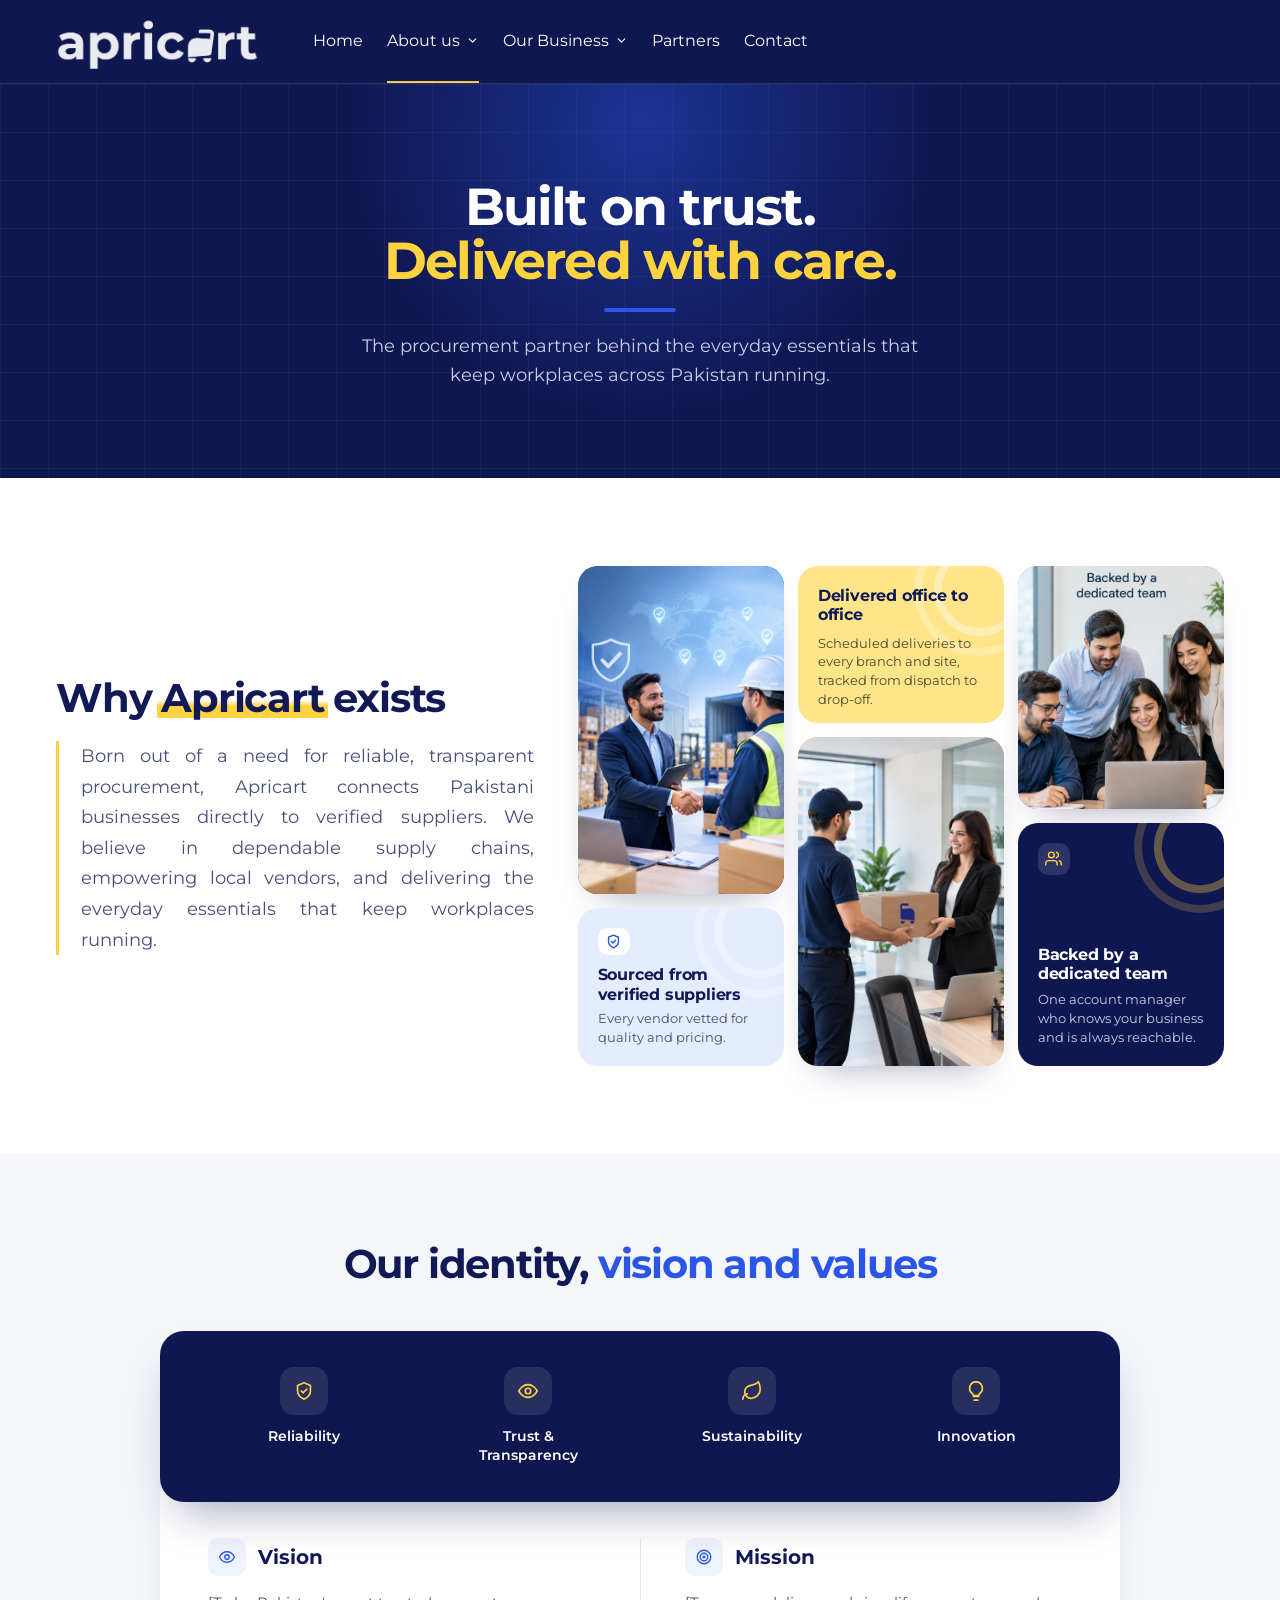
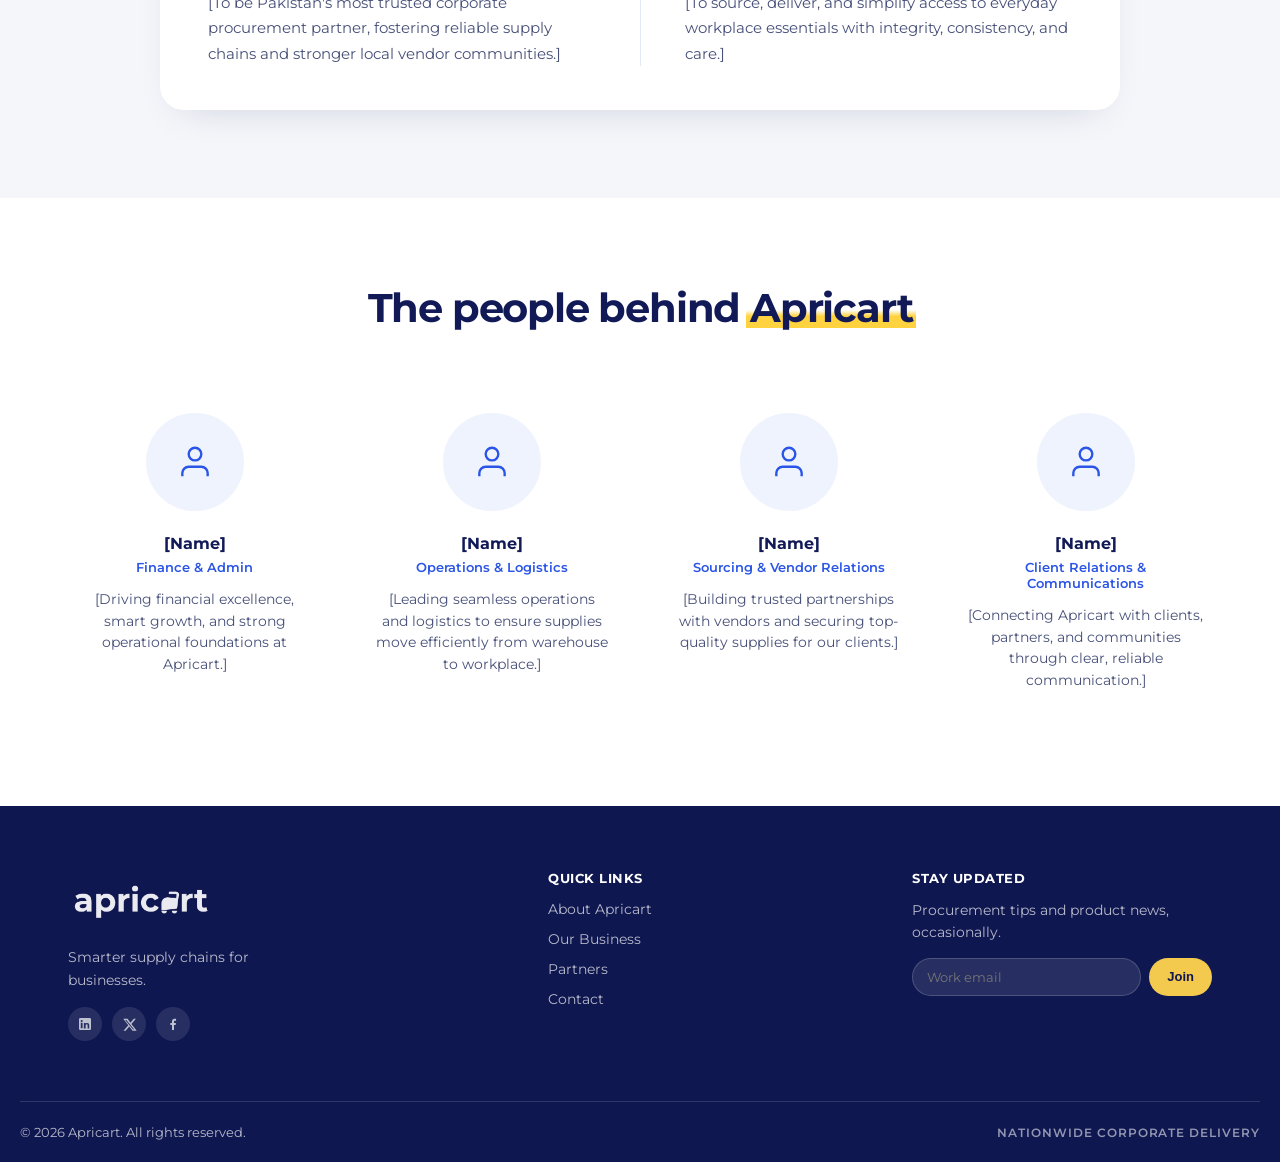
==== aboutus.html @ 87c7bb81 "." ====
<!doctype html>
<html lang="en">
<head>
<meta charset="utf-8">
<meta name="viewport" content="width=device-width, initial-scale=1">
<title>About Apricart — Pakistan | Our Story</title>
<link rel="preconnect" href="https://fonts.googleapis.com">
<link rel="preconnect" href="https://fonts.gstatic.com" crossorigin>
<link href="https://fonts.googleapis.com/css2?family=Montserrat:wght@400;500;600;700;800&display=swap" rel="stylesheet">
<style>
  /* ---------- THEME (same as the Pakistan index page) ---------- */
  :root {
    --navy: #0F1750;
    --navy-2: #1F2E63;
    --navy-3: #002072;
    --ink: #111A57;
    --text: #475079;
    --blue: #2B55E6;
    --yellow: #FFD23F;
    --gold: #F3C94E;
    --gold-dark: #E0B62E;
    --sky-1: #E4EFFC;
    --white: #FFFFFF;
    --line: #E3E9F3;
  }
  *, *::before, *::after { box-sizing: border-box; }
  html { scroll-behavior: smooth; overflow-x: hidden; }
  body { margin: 0; overflow-x: clip; font-family: 'Montserrat', system-ui; background: #F5F6FA; color: var(--ink); -webkit-font-smoothing: antialiased; }
  a { color: #16206A; text-decoration: none; }
  img { max-width: 100%; display: block; }
  #our-story, #vision-mission, #team { scroll-margin-top: 100px; }

  .site-header, .site-footer { font-family: 'Montserrat', system-ui; color: var(--navy); }
  .site-header *, .site-footer * { margin: 0; padding: 0; }
  .site-header a, .site-footer a { color: inherit; }
  .container { max-width: 1240px; margin: 0 auto; padding: 0 48px; }

  /* ---------- HEADER (identical to index) ---------- */
  header.site-header { width: 100%; height: 84px; background: var(--navy); border-bottom: 1px solid rgba(255,255,255,0.12); display: flex; align-items: center; justify-content: flex-start; gap: 48px; padding: 0 48px; position: sticky; top: 0; z-index: 50; }
  .logo-img { height: 90px; width: auto; display: block; }

  nav.main-nav { display: flex; align-items: stretch; gap: 34px; height: 100%; }
  nav.main-nav > a { display: flex; align-items: center; font-size: 18px; font-weight: 400; color: #FFFFFF; padding: 6px 0; border-bottom: 2px solid transparent; transition: opacity .15s ease, border-color .15s ease; }
  nav.main-nav > a:hover { opacity: .85; border-bottom-color: var(--gold); }

  .nav-item { position: relative; display: flex; align-items: center; }
  .site-header a.nav-trigger { color: #FFFFFF; }
  .nav-trigger { display: flex; align-items: center; gap: 6px; height: 100%; font-size: 18px; font-weight: 400; color: #FFFFFF; background: none; border: none; cursor: pointer; font-family: 'Montserrat'; padding: 6px 0; border-bottom: 2px solid transparent; transition: opacity .15s ease, border-color .15s ease; }
  .nav-trigger:hover, .nav-trigger.active { border-bottom-color: var(--gold); }
  .nav-trigger:hover { opacity: .85; }
  .nav-trigger .chevron { transition: transform .18s ease; display: flex; }
  .nav-item:hover .chevron { transform: rotate(180deg); }

  .dropdown-panel {
    position: absolute; top: 100%; left: 50%; transform: translateX(-50%) translateY(6px);
    background: var(--white); border: 1px solid var(--line); border-radius: 14px;
    box-shadow: 0 20px 48px -14px rgba(22,34,78,0.22); padding: 10px; min-width: 210px;
    opacity: 0; visibility: hidden; pointer-events: none;
    transition: opacity .16s ease, transform .16s ease; z-index: 60;
  }
  .nav-item:hover .dropdown-panel,
  .nav-item:focus-within .dropdown-panel { opacity: 1; visibility: visible; pointer-events: auto; transform: translateX(-50%) translateY(0); }
  .dropdown-panel a { display: block; padding: 11px 14px; border-radius: 9px; font-size: 14px; font-weight: 500; color: var(--navy); }
  .dropdown-panel a:hover { background: var(--sky-1); color: var(--navy-3); }
  .menu-toggle { display: none; }

  .page h1, .page h2, .page h3, .page h4, .page p { margin: 0; }
  .section { padding: 88px 96px; }
  .section-title { font-weight: 700; font-size: 40px; line-height: 1.12; letter-spacing: -1.2px; color: var(--ink); }
  .section-title .accent { color: var(--blue); }
  .hl { background: linear-gradient(transparent 55%, #FFD23F 68%, #FFD23F 92%, transparent 92%); padding: 0 4px; margin: 0 -4px; }
  .btn-yellow { display: inline-flex; align-items: center; gap: 10px; height: 52px; padding: 0 28px; border-radius: 999px; background: var(--yellow); color: var(--ink); font-size: 15px; font-weight: 600; transition: filter .2s ease, transform .2s ease; }
  .btn-yellow:hover { filter: brightness(.95); transform: translateY(-2px); }
  .btn-yellow svg { transition: transform .2s ease; }
  .btn-yellow:hover svg { transform: translateX(3px); }


  .about-hero { position: relative; overflow: hidden; background: var(--navy); padding: 96px 96px 88px; }
  .about-hero .hero-grid { position: absolute; inset: 0; background-image: linear-gradient(rgba(255,255,255,0.045) 1px, transparent 1px), linear-gradient(90deg, rgba(255,255,255,0.045) 1px, transparent 1px); background-size: 48px 48px; }
  .about-hero .hero-glow { position: absolute; left: 50%; top: -260px; margin-left: -300px; width: 600px; height: 600px; border-radius: 50%; background: radial-gradient(circle, rgba(43,85,230,0.45) 0%, rgba(43,85,230,0) 70%); }
  .about-hero-inner { position: relative; z-index: 1; display: flex; flex-direction: column; align-items: center; gap: 20px; max-width: 820px; margin: 0 auto; text-align: center; }
  .about-hero h1 { font-weight: 700; font-size: 60px; line-height: 1.04; letter-spacing: -1.8px; color: #FFFFFF; }
  .about-hero h1 span { color: var(--yellow); }
  .hero-rule { width: 72px; height: 4px; border-radius: 2px; background: var(--blue); }
  .about-hero .lead { max-width: 560px; font-size: 18px; line-height: 1.6; color: #C9CEEA; }


  /* ---------- OUR STORY: text on the left, bento grid of photos + text boxes on the right ---------- */
  .story { background: #FFFFFF; display: grid; grid-template-columns: minmax(0, 0.85fr) minmax(0, 1.15fr); gap: 64px; align-items: center; }
  .story-copy { display: flex; flex-direction: column; gap: 20px; }
  .story-quote { text-align: justify; position: relative; padding-left: 22px; border-left: 3px solid var(--yellow); font-size: 18px; line-height: 1.7; color: var(--text); }

  .story-bento { display: grid; grid-template-columns: repeat(3, minmax(0, 1fr)); grid-template-rows: repeat(6, minmax(0, 1fr)); gap: 14px; height: 500px; }
  /* column 1: tall photo, text box under it */
  .bento-1 { grid-column: 1; grid-row: 1 / 5; }
  .bento-2 { grid-column: 1; grid-row: 5 / 7; }
  /* column 2: text box on top, tall photo under it */
  .bento-3 { grid-column: 2; grid-row: 1 / 3; }
  .bento-4 { grid-column: 2; grid-row: 3 / 7; }
  /* column 3: photo on top, tall text box under it */
  .bento-5 { grid-column: 3; grid-row: 1 / 4; }
  .bento-6 { grid-column: 3; grid-row: 4 / 7; }

  .story-photo { position: relative; margin: 0; border-radius: 20px; overflow: hidden; background: linear-gradient(160deg, #2B55E6 0%, #0F1750 100%); box-shadow: 0 18px 36px -22px rgba(15,23,80,0.45); }
  .story-photo.alt-1 { background: linear-gradient(160deg, #FFD23F 0%, #E0B62E 100%); }
  .story-photo.alt-2 { background: linear-gradient(160deg, #6F8CF5 0%, #2B55E6 100%); }
  .story-photo img { position: absolute; inset: 0; width: 100%; height: 100%; object-fit: cover; transition: transform .6s ease; }
  .story-photo:hover img { transform: scale(1.06); }

  .story-box { position: relative; overflow: hidden; border-radius: 20px; padding: 20px 20px 18px; display: flex; flex-direction: column; justify-content: space-between; gap: 10px; transition: transform .25s ease; }
  .story-box:hover { transform: translateY(-3px); }
  .story-box h3 { position: relative; z-index: 1; font-size: 17px; font-weight: 700; line-height: 1.25; letter-spacing: -.2px; }
  .story-box p { position: relative; z-index: 1; font-size: 13px; line-height: 1.5; }
  .story-box .box-ic { position: relative; z-index: 1; width: 32px; height: 32px; border-radius: 10px; display: flex; align-items: center; justify-content: center; }
  .story-box .box-ic svg { width: 17px; height: 17px; }
  /* soft rings in the corner, like the reference */
  .story-box::after { content: ""; position: absolute; right: -46px; top: -46px; width: 140px; height: 140px; border-radius: 50%; background: radial-gradient(circle, transparent 38%, rgba(255,255,255,0.35) 39%, rgba(255,255,255,0.35) 46%, transparent 47%, transparent 58%, rgba(255,255,255,0.25) 59%, rgba(255,255,255,0.25) 66%, transparent 67%); }

  .box-blue   { background: #E4ECFD; color: var(--ink); }
  .box-blue p { color: var(--text); }
  .box-blue .box-ic { background: #FFFFFF; color: var(--blue); }
  .box-yellow   { background: #FFE58A; color: var(--ink); }
  .box-yellow p { color: #4A4A2A; }
  .box-yellow .box-ic { background: #FFFFFF; color: var(--gold-dark); }
  .box-navy   { background: var(--navy); color: #FFFFFF; }
  .box-navy p { color: #C9CEEA; }
  .box-navy .box-ic { background: rgba(255,255,255,0.12); color: var(--yellow); }
  .box-navy::after { background: radial-gradient(circle, transparent 38%, rgba(255,210,63,0.35) 39%, rgba(255,210,63,0.35) 46%, transparent 47%, transparent 58%, rgba(255,210,63,0.2) 59%, rgba(255,210,63,0.2) 66%, transparent 67%); }

  /* ---------- IDENTITY / VISION ---------- */
  .identity { background: #F5F6FA; }
  .identity-head { display: flex; flex-direction: column; align-items: center; gap: 14px; text-align: center; margin-bottom: 44px; }
  .identity-stack { max-width: 960px; margin: 0 auto; }
  .identity-pillars { position: relative; z-index: 2; background: var(--navy); border-radius: 24px; padding: 36px 44px; display: grid; grid-template-columns: repeat(4, minmax(0,1fr)); gap: 24px; box-shadow: 0 24px 48px -20px rgba(15,23,80,0.45); }
  .pillar { display: flex; flex-direction: column; align-items: center; gap: 12px; text-align: center; }
  .pillar .icon-wrap { width: 48px; height: 48px; border-radius: 14px; background: rgba(255,255,255,0.1); display: flex; align-items: center; justify-content: center; color: var(--yellow); transition: background .25s ease, color .25s ease, transform .25s ease; }
  .pillar:hover .icon-wrap { background: var(--yellow); color: var(--navy); transform: translateY(-3px); }
  .pillar .label { font-size: 14px; font-weight: 600; color: #FFFFFF; line-height: 1.4; }

  .identity-panel { background: #FFFFFF; border-radius: 24px; margin-top: -32px; padding: 68px 48px 44px; display: grid; grid-template-columns: 1fr 1px 1fr; gap: 44px; box-shadow: 0 16px 40px -22px rgba(15,23,80,0.2); }
  .identity-col h3 { display: flex; align-items: center; gap: 12px; font-weight: 700; font-size: 20px; color: var(--ink); margin-bottom: 14px; }
  .identity-col h3 .ic { width: 38px; height: 38px; border-radius: 11px; background: #EEF3FD; color: var(--blue); display: flex; align-items: center; justify-content: center; flex-shrink: 0; }
  .identity-col p { font-size: 15px; line-height: 1.7; color: var(--text); }
  .identity-divider { background: var(--line); }

  /* ---------- TEAM ---------- */
  .team { background: #FFFFFF; }
  .team-head { display: flex; flex-direction: column; align-items: center; gap: 14px; text-align: center; margin-bottom: 48px; }
  .team-grid { display: grid; grid-template-columns: repeat(4, minmax(0,1fr)); gap: 20px; }
  .team-card { display: flex; flex-direction: column; align-items: center; text-align: center; gap: 6px; padding: 30px 20px 26px; border-radius: 20px; border: 1px solid transparent; transition: background .3s ease, box-shadow .3s ease, border-color .3s ease, transform .3s ease; }
  .team-card:hover { background: #FFFFFF; border-color: #EEF1F8; box-shadow: 0 20px 40px -22px rgba(15,23,80,0.3); transform: translateY(-4px); }
  .team-photo { position: relative; width: 104px; height: 104px; border-radius: 50%; margin-bottom: 14px; overflow: hidden; display: flex; align-items: center; justify-content: center; color: var(--blue); background: #EEF3FD; border: 3px solid #FFFFFF; }
  .team-photo img { position: absolute; inset: 0; width: 100%; height: 100%; object-fit: cover; }
  .team-card h4 { font-weight: 700; font-size: 16px; color: var(--ink); }
  .team-card .role { font-size: 13px; font-weight: 600; color: var(--blue); margin-bottom: 8px; }
  .team-card .desc { font-size: 13.5px; line-height: 1.6; color: var(--text); }

  /* ---------- FOOTER (identical to index) ---------- */
  footer.site-footer { background: var(--navy); padding: 64px 0 0 0; color: rgba(255,255,255,0.7); }
  .footer-grid { display: grid; grid-template-columns: repeat(3, auto); justify-content: space-between; gap: 48px; padding-bottom: 48px; }
  .footer-col:last-child { width: 300px; }   /* room for the email box */
  .footer-logo { margin-bottom: 16px; }
  .footer-logo-img { height: 60px; width: auto; display: block; }
  .footer-about { font-size: 14px; line-height: 1.6; max-width: 220px; margin-bottom: 16px !important; }
  .footer-note { font-size: 14px; line-height: 1.55; margin-bottom: 14px !important; }
  .footer-col h4 { font-weight: 700; font-size: 13px; letter-spacing: .04em; text-transform: uppercase; color: var(--white); margin-bottom: 14px; }
  .footer-col a, .footer-col .row { display: block; font-size: 14px; margin-bottom: 12px; }
  .footer-col .row { display: flex; gap: 10px; align-items: flex-start; }
  .footer-col .row svg { flex-shrink: 0; margin-top: 2px; }
  .footer-bottom { display: flex; align-items: center; justify-content: space-between; padding: 22px 0; border-top: 1px solid rgba(255,255,255,0.14); font-size: 13px; }
  .footer-bottom .tag { font-size: 12px; font-weight: 600; letter-spacing: .08em; text-transform: uppercase; color: rgba(255,255,255,0.55); }
  .social-row { display: flex; gap: 10px; margin-top: 4px; }
  .social-row a { width: 34px; height: 34px; border-radius: 50%; background: rgba(255,255,255,0.1); display: flex; align-items: center; justify-content: center; }
  .social-row a:hover { background: rgba(255,255,255,0.18); }
  .nl-row { display: flex; gap: 8px; }
  .nl-row input { flex: 1; min-width: 0; background: rgba(255,255,255,0.1); border: 1px solid rgba(255,255,255,0.18); border-radius: 999px; padding: 10px 14px; font-size: 13px; color: var(--white); font-family: 'Montserrat'; }
  .nl-row button { background: var(--gold); color: var(--navy); border: none; border-radius: 999px; padding: 0 18px; font-size: 13px; font-weight: 700; cursor: pointer; }

  /* ---------- RESPONSIVE ---------- */
  @media (max-width: 1280px) {
    .section, .about-hero { padding-left: 56px; padding-right: 56px; }
    nav.main-nav { gap: 24px; }
    nav.main-nav > a, .nav-trigger { font-size: 16px; }
    .about-hero h1 { font-size: 52px; }
    .story { gap: 44px; }
    .story-box h3 { font-size: 15.5px; }
    .story-box p { font-size: 12.5px; }
  }
  @media (max-width: 1100px) {
    .section { padding: 72px 40px; }
    .about-hero { padding: 72px 40px 64px; }
    .story { grid-template-columns: 1fr; }
    .story-bento { height: 480px; }
    .team-grid { grid-template-columns: repeat(2, minmax(0,1fr)); }
  }
  @media (max-width: 980px) {
    .container { padding: 0 24px; }
    header.site-header { height: 68px; padding: 0 24px; }
    .logo-img { height: 60px; }
    .menu-toggle { display: flex; flex-direction: column; justify-content: center; gap: 5px; width: 44px; height: 44px; padding: 10px; background: none; border: 1.5px solid rgba(255,255,255,0.35); border-radius: 10px; cursor: pointer; margin-left: auto; }
    .menu-toggle span { display: block; height: 2px; border-radius: 2px; background: #FFFFFF; transition: transform .25s ease, opacity .2s ease; }
    .menu-open .menu-toggle span:nth-child(1) { transform: translateY(7px) rotate(45deg); }
    .menu-open .menu-toggle span:nth-child(2) { opacity: 0; }
    .menu-open .menu-toggle span:nth-child(3) { transform: translateY(-7px) rotate(-45deg); }
    nav.main-nav { display: none; position: absolute; top: 100%; left: 0; right: 0; height: auto; flex-direction: column; align-items: stretch; gap: 0; padding: 8px 24px 24px; background: var(--navy); border-bottom: 1px solid rgba(255,255,255,0.12); box-shadow: 0 24px 40px -20px rgba(0,0,0,0.5); max-height: calc(100vh - 68px); overflow-y: auto; }
    .menu-open nav.main-nav { display: flex; }
    nav.main-nav > a, .nav-trigger { font-size: 17px; padding: 14px 0; border-bottom: 1px solid rgba(255,255,255,0.1); width: 100%; justify-content: space-between; }
    .nav-trigger.active { color: #FFD23F; border-bottom-color: rgba(255,255,255,0.1); }
    .nav-item { flex-direction: column; align-items: stretch; }
    .nav-item .chevron { display: none; }
    .dropdown-panel { position: static; transform: none; opacity: 1; visibility: visible; pointer-events: auto; background: transparent; border: 0; box-shadow: none; padding: 4px 0 8px 14px; min-width: 0; }
    .nav-item:hover .dropdown-panel, .nav-item:focus-within .dropdown-panel { transform: none; }
    .dropdown-panel a { color: rgba(255,255,255,0.75); padding: 10px 0; }
    .dropdown-panel a:hover { background: none; color: #FFFFFF; }

    .identity-pillars { grid-template-columns: repeat(2, minmax(0,1fr)); row-gap: 28px; }
    .identity-panel { grid-template-columns: 1fr; gap: 28px; }
    .identity-divider { display: none; }
    .footer-grid { grid-template-columns: repeat(2, minmax(0,1fr)); justify-content: stretch; }
    .footer-col:last-child { width: auto; }
  }
  @media (max-width: 600px) {
    .logo-img { height: 48px; }
    .section { padding: 52px 20px; }
    .about-hero { padding: 52px 20px 48px; }
    .about-hero h1 { font-size: 38px; letter-spacing: -1px; }
    .about-hero .lead { font-size: 16px; }
    .section-title { font-size: 30px; letter-spacing: -.6px; }
    .story-quote { font-size: 16px; }
    /* bento becomes two simple columns: each photo sits next to its text box */
    .story-bento { height: auto; grid-template-columns: repeat(2, minmax(0, 1fr)); grid-template-rows: none; grid-auto-rows: minmax(170px, auto); gap: 10px; }
    .story-bento > * { grid-column: auto; grid-row: auto; }
    .bento-3 { order: 4; }
    .bento-4 { order: 3; }
    .bento-1 { order: 1; } .bento-2 { order: 2; } .bento-5 { order: 5; } .bento-6 { order: 6; }
    .story-box { padding: 16px; }
    .identity-pillars { padding: 28px 20px; }
    .identity-panel { padding: 60px 22px 28px; }
    .team-grid { grid-template-columns: 1fr; }
    .container { padding: 0 20px; }
    .footer-grid { grid-template-columns: 1fr; gap: 32px; }
    .footer-bottom { flex-direction: column; align-items: flex-start; gap: 8px; }
  }
</style>
</head>
<body>

<!-- ================= HEADER================= -->
<header class="site-header">
  <a href="index.html">
    <img src="/images/logo_white.png" alt="Apricart" class="logo-img">
  </a>

  <nav class="main-nav" id="main-nav">
    <a href="index.html">Home</a>

    <div class="nav-item">
      <a href="aboutus.html" class="nav-trigger active" aria-haspopup="true">
        About us
        <span class="chevron"><svg width="13" height="13" viewBox="0 0 24 24" fill="none" stroke="currentColor" stroke-width="2" stroke-linecap="round" stroke-linejoin="round"><polyline points="6 9 12 15 18 9"></polyline></svg></span>
      </a>
      <div class="dropdown-panel">
        <a href="#our-story">Our Story</a>
        <a href="#vision-mission">Vision</a>
        <a href="#team">Team</a>
      </div>
    </div>

    <div class="nav-item">
      <button class="nav-trigger" aria-haspopup="true" aria-expanded="false">
        Our Business
        <span class="chevron"><svg width="13" height="13" viewBox="0 0 24 24" fill="none" stroke="currentColor" stroke-width="2" stroke-linecap="round" stroke-linejoin="round"><polyline points="6 9 12 15 18 9"></polyline></svg></span>
      </button>
      <div class="dropdown-panel">
        <a href="supplies.html">Supplies</a>
        <a href="system.html">System</a>
      </div>
    </div>

    <a href="partners.html">Partners</a>
    <a href="contact_us.html">Contact</a>
  </nav>

  <button class="menu-toggle" type="button" aria-label="Open menu" aria-expanded="false" aria-controls="main-nav">
    <span></span><span></span><span></span>
  </button>
</header>

<main class="page">

  <!-- ================= ABOUT HERO ================= -->
  <section class="about-hero">
    <div class="hero-grid"></div>
    <div class="hero-glow"></div>

    <div class="about-hero-inner">
      <h1>Built on trust.<br><span>Delivered with care.</span></h1>
      <div class="hero-rule"></div>
      <p class="lead">The procurement partner behind the everyday essentials that keep workplaces across Pakistan running.</p>
    </div>
  </section>

  <!-- ================= OUR STORY ================= -->
  <section class="section story" id="our-story">
    <div class="story-copy">
      <h2 class="section-title">Why <span class="hl">Apricart</span> exists</h2>
      <p class="story-quote">Born out of a need for reliable, transparent procurement, Apricart connects Pakistani businesses directly to verified suppliers. We believe in dependable supply chains, empowering local vendors, and delivering the everyday essentials that keep workplaces running.</p>
    </div>

    <!-- bento: 3 photos + 3 text boxes (the titles now live in the boxes, not on the photos) -->
    <div class="story-bento">
      <figure class="story-photo bento-1">
        <img src="/images/suppliers.png" alt="Shelves of office supplies being picked in the Apricart warehouse" loading="lazy" onerror="this.remove()">
      </figure>

      <div class="story-box box-blue bento-2">
        <span class="box-ic"><svg viewBox="0 0 24 24" fill="none" stroke="currentColor" stroke-width="2" stroke-linecap="round" stroke-linejoin="round"><path d="M12 3l7 3v6c0 4-3 7-7 9-4-2-7-5-7-9V6z"/><path d="M9 12l2 2 4-4"/></svg></span>
        <div>
          <h3>Sourced from verified suppliers</h3>
          <p style="margin-top:6px;">Every vendor vetted for quality and pricing.</p>
        </div>
      </div>

      <div class="story-box box-yellow bento-3">
        <h3>Delivered office to office</h3>
        <p>Scheduled deliveries to every branch and site, tracked from dispatch to drop-off.</p>
      </div>

      <figure class="story-photo alt-1 bento-4">
        <img src="/images/delivery.png" alt="Apricart delivery arriving at an office reception" loading="lazy" onerror="this.remove()">
      </figure>

      <figure class="story-photo alt-2 bento-5">
        <img src="/images/team.png" alt="Apricart account manager reviewing an order with a client" loading="lazy" onerror="this.remove()">
      </figure>

      <div class="story-box box-navy bento-6">
        <span class="box-ic"><svg viewBox="0 0 24 24" fill="none" stroke="currentColor" stroke-width="2" stroke-linecap="round" stroke-linejoin="round"><path d="M17 21v-2a4 4 0 0 0-4-4H5a4 4 0 0 0-4 4v2"/><circle cx="9" cy="7" r="4"/><path d="M23 21v-2a4 4 0 0 0-3-3.87M16 3.13a4 4 0 0 1 0 7.75"/></svg></span>
        <div>
          <h3>Backed by a dedicated team</h3>
          <p style="margin-top:8px;">One account manager who knows your business and is always reachable.</p>
        </div>
      </div>
    </div>
  </section>


  <section class="section identity" id="vision-mission">
    <div class="identity-head">
      <h2 class="section-title">Our identity, <span class="accent">vision and values</span></h2>
    </div>

    <div class="identity-stack">
      <div class="identity-pillars">
        <div class="pillar">
          <span class="icon-wrap"><svg width="22" height="22" viewBox="0 0 24 24" fill="none" stroke="currentColor" stroke-width="1.8" stroke-linecap="round" stroke-linejoin="round"><path d="M12 3l7 3v6c0 4-3 7-7 9-4-2-7-5-7-9V6z"/><path d="M9 12l2 2 4-4"/></svg></span>
          <span class="label">Reliability</span>
        </div>
        <div class="pillar">
          <span class="icon-wrap"><svg width="22" height="22" viewBox="0 0 24 24" fill="none" stroke="currentColor" stroke-width="1.8" stroke-linecap="round" stroke-linejoin="round"><path d="M2 12s3.6-7 10-7 10 7 10 7-3.6 7-10 7S2 12 2 12z"/><circle cx="12" cy="12" r="3"/></svg></span>
          <span class="label">Trust &amp;<br>Transparency</span>
        </div>
        <div class="pillar">
          <span class="icon-wrap"><svg width="22" height="22" viewBox="0 0 24 24" fill="none" stroke="currentColor" stroke-width="1.8" stroke-linecap="round" stroke-linejoin="round"><path d="M11 20A7 7 0 0 1 9.8 6.1C15.5 5 17 4.5 19 2c1 2 2 4.2 2 8 0 5.5-4.8 10-10 10z"/><path d="M2 21c0-3 1.9-5.4 5.1-6"/></svg></span>
          <span class="label">Sustainability</span>
        </div>
        <div class="pillar">
          <span class="icon-wrap"><svg width="22" height="22" viewBox="0 0 24 24" fill="none" stroke="currentColor" stroke-width="1.8" stroke-linecap="round" stroke-linejoin="round"><path d="M9 18h6M10 22h4M12 2a7 7 0 0 0-4 12.7c.6.5 1 1.3 1 2.3h6c0-1 .4-1.8 1-2.3A7 7 0 0 0 12 2z"/></svg></span>
          <span class="label">Innovation</span>
        </div>
      </div>

      <div class="identity-panel">
        <div class="identity-col">
          <h3><span class="ic"><svg width="18" height="18" viewBox="0 0 24 24" fill="none" stroke="currentColor" stroke-width="1.8" stroke-linecap="round" stroke-linejoin="round"><path d="M2 12s3.6-7 10-7 10 7 10 7-3.6 7-10 7S2 12 2 12z"/><circle cx="12" cy="12" r="3"/></svg></span>Vision</h3>
          <p>[To be Pakistan's most trusted corporate procurement partner, fostering reliable supply chains and stronger local vendor communities.]</p>
        </div>
        <div class="identity-divider"></div>
        <div class="identity-col">
          <h3><span class="ic"><svg width="18" height="18" viewBox="0 0 24 24" fill="none" stroke="currentColor" stroke-width="1.8" stroke-linecap="round" stroke-linejoin="round"><circle cx="12" cy="12" r="9"/><circle cx="12" cy="12" r="5"/><circle cx="12" cy="12" r="1"/></svg></span>Mission</h3>
          <p>[To source, deliver, and simplify access to everyday workplace essentials with integrity, consistency, and care.]</p>
        </div>
      </div>
    </div>
  </section>

  <!-- ================= TEAM ================= -->
  <section class="section team" id="team">
    <div class="team-head">
      <h2 class="section-title">The people behind <span class="hl">Apricart</span></h2>
    </div>

    <div class="team-grid">
      <div class="team-card">
        <div class="team-photo">
          <svg width="38" height="38" viewBox="0 0 24 24" fill="none" stroke="currentColor" stroke-width="1.5"><path d="M20 21v-2a4 4 0 0 0-4-4H8a4 4 0 0 0-4 4v2"/><circle cx="12" cy="7" r="4"/></svg>
          <img src="/images/team/finance.jpg" alt="[Name], Finance &amp; Admin" loading="lazy" onerror="this.remove()">
        </div>
        <h4>[Name]</h4>
        <div class="role">Finance &amp; Admin</div>
        <p class="desc">[Driving financial excellence, smart growth, and strong operational foundations at Apricart.]</p>
      </div>
      <div class="team-card">
        <div class="team-photo">
          <svg width="38" height="38" viewBox="0 0 24 24" fill="none" stroke="currentColor" stroke-width="1.5"><path d="M20 21v-2a4 4 0 0 0-4-4H8a4 4 0 0 0-4 4v2"/><circle cx="12" cy="7" r="4"/></svg>
          <img src="/images/team/operations.jpg" alt="[Name], Operations &amp; Logistics" loading="lazy" onerror="this.remove()">
        </div>
        <h4>[Name]</h4>
        <div class="role">Operations &amp; Logistics</div>
        <p class="desc">[Leading seamless operations and logistics to ensure supplies move efficiently from warehouse to workplace.]</p>
      </div>
      <div class="team-card">
        <div class="team-photo">
          <svg width="38" height="38" viewBox="0 0 24 24" fill="none" stroke="currentColor" stroke-width="1.5"><path d="M20 21v-2a4 4 0 0 0-4-4H8a4 4 0 0 0-4 4v2"/><circle cx="12" cy="7" r="4"/></svg>
          <img src="/images/team/sourcing.jpg" alt="[Name], Sourcing &amp; Vendor Relations" loading="lazy" onerror="this.remove()">
        </div>
        <h4>[Name]</h4>
        <div class="role">Sourcing &amp; Vendor Relations</div>
        <p class="desc">[Building trusted partnerships with vendors and securing top-quality supplies for our clients.]</p>
      </div>
      <div class="team-card">
        <div class="team-photo">
          <svg width="38" height="38" viewBox="0 0 24 24" fill="none" stroke="currentColor" stroke-width="1.5"><path d="M20 21v-2a4 4 0 0 0-4-4H8a4 4 0 0 0-4 4v2"/><circle cx="12" cy="7" r="4"/></svg>
          <img src="/images/team/client-relations.jpg" alt="[Name], Client Relations &amp; Communications" loading="lazy" onerror="this.remove()">
        </div>
        <h4>[Name]</h4>
        <div class="role">Client Relations &amp; Communications</div>
        <p class="desc">[Connecting Apricart with clients, partners, and communities through clear, reliable communication.]</p>
      </div>
    </div>
  </section>

</main>

<!-- ================= FOOTER (same as index) ================= -->
<footer class="site-footer">
  <div class="container footer-grid">
    <div class="footer-col">
      <div class="footer-logo">
        <img src="/images/logo_white.png" alt="Apricart" class="footer-logo-img">
      </div>
      <p class="footer-about">Smarter supply chains for businesses.</p>
      <div class="social-row">
        <a href="#"><svg width="16" height="16" viewBox="0 0 24 24" fill="currentColor"><path d="M19 3a2 2 0 0 1 2 2v14a2 2 0 0 1-2 2H5a2 2 0 0 1-2-2V5a2 2 0 0 1 2-2h14zM8.34 18.34V10.1H5.67v8.24h2.67zM7 8.96a1.55 1.55 0 1 0 0-3.1 1.55 1.55 0 0 0 0 3.1zM18.34 18.34h.01v-4.5c0-2.4-1.28-3.52-3-3.52-1.38 0-2 .76-2.34 1.3v-1.11H10.3c.04.75 0 8.24 0 8.24h2.67v-4.6c0-.25.02-.5.1-.68.2-.5.66-1.03 1.44-1.03.95 0 1.42.7 1.42 1.85v4.46l2.42-.01z"/></svg></a>
        <a href="#"><svg width="15" height="15" viewBox="0 0 24 24" fill="currentColor"><path d="M18.9 2.9h3.3l-7.2 8.2 8.5 11h-6.6l-5.2-6.8-6 6.8H2.4l7.7-8.8L2 2.9h6.8l4.7 6.3 5.4-6.3zm-1.2 17.2h1.8L7 4.8H5l12.7 15.3z"/></svg></a>
        <a href="#"><svg width="16" height="16" viewBox="0 0 24 24" fill="currentColor"><path d="M13.5 21v-7.5h2.5l.4-3h-2.9V8.4c0-.87.24-1.46 1.5-1.46h1.6V4.28C16.3 4.2 15.4 4.1 14.4 4.1c-2.3 0-3.9 1.4-3.9 4v2.4H8v3h2.5V21h3z"/></svg></a>
      </div>
    </div>
    <div class="footer-col">
      <h4>Quick Links</h4>
      <a href="aboutus.html">About Apricart</a>
      <a href="supplies.html">Our Business</a>
      <a href="partners.html">Partners</a>
      <a href="contact_us.html">Contact</a>
    </div>
    <div class="footer-col">
      <h4>Stay Updated</h4>
      <p class="footer-note">Procurement tips and product news, occasionally.</p>
      <div class="nl-row">
        <input type="email" placeholder="Work email">
        <button>Join</button>
      </div>
    </div>
  </div>
  <div class="container footer-bottom">
    <span>&copy; 2026 Apricart. All rights reserved.</span>
    <span class="tag">Nationwide Corporate Delivery</span>
  </div>
</footer>

<script>
  (function () {
    var header = document.querySelector('.site-header');
    var toggle = header.querySelector('.menu-toggle');
    toggle.addEventListener('click', function () {
      var open = header.classList.toggle('menu-open');
      toggle.setAttribute('aria-expanded', open);
      toggle.setAttribute('aria-label', open ? 'Close menu' : 'Open menu');
    });
    header.querySelectorAll('.main-nav a').forEach(function (link) {
      link.addEventListener('click', function () {
        header.classList.remove('menu-open');
        toggle.setAttribute('aria-expanded', false);
      });
    });
  })();
</script>
</body>
</html>
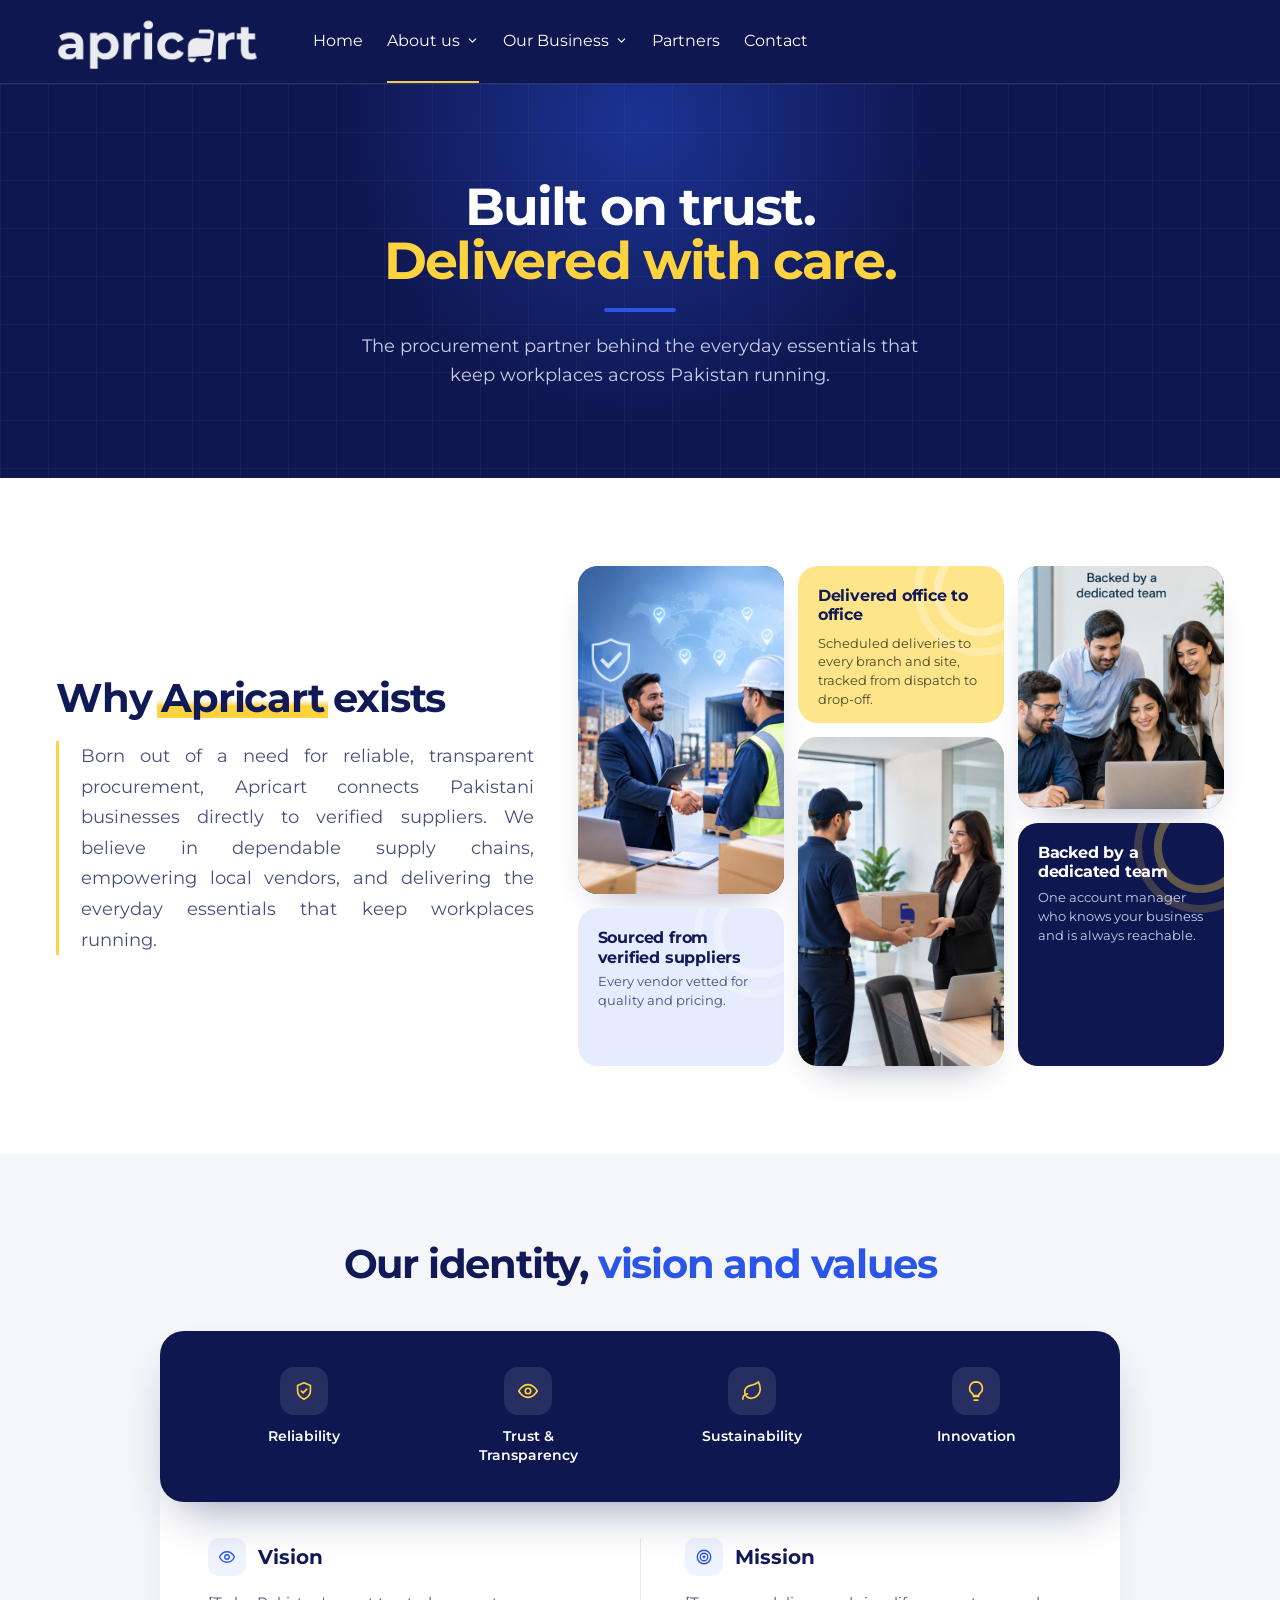
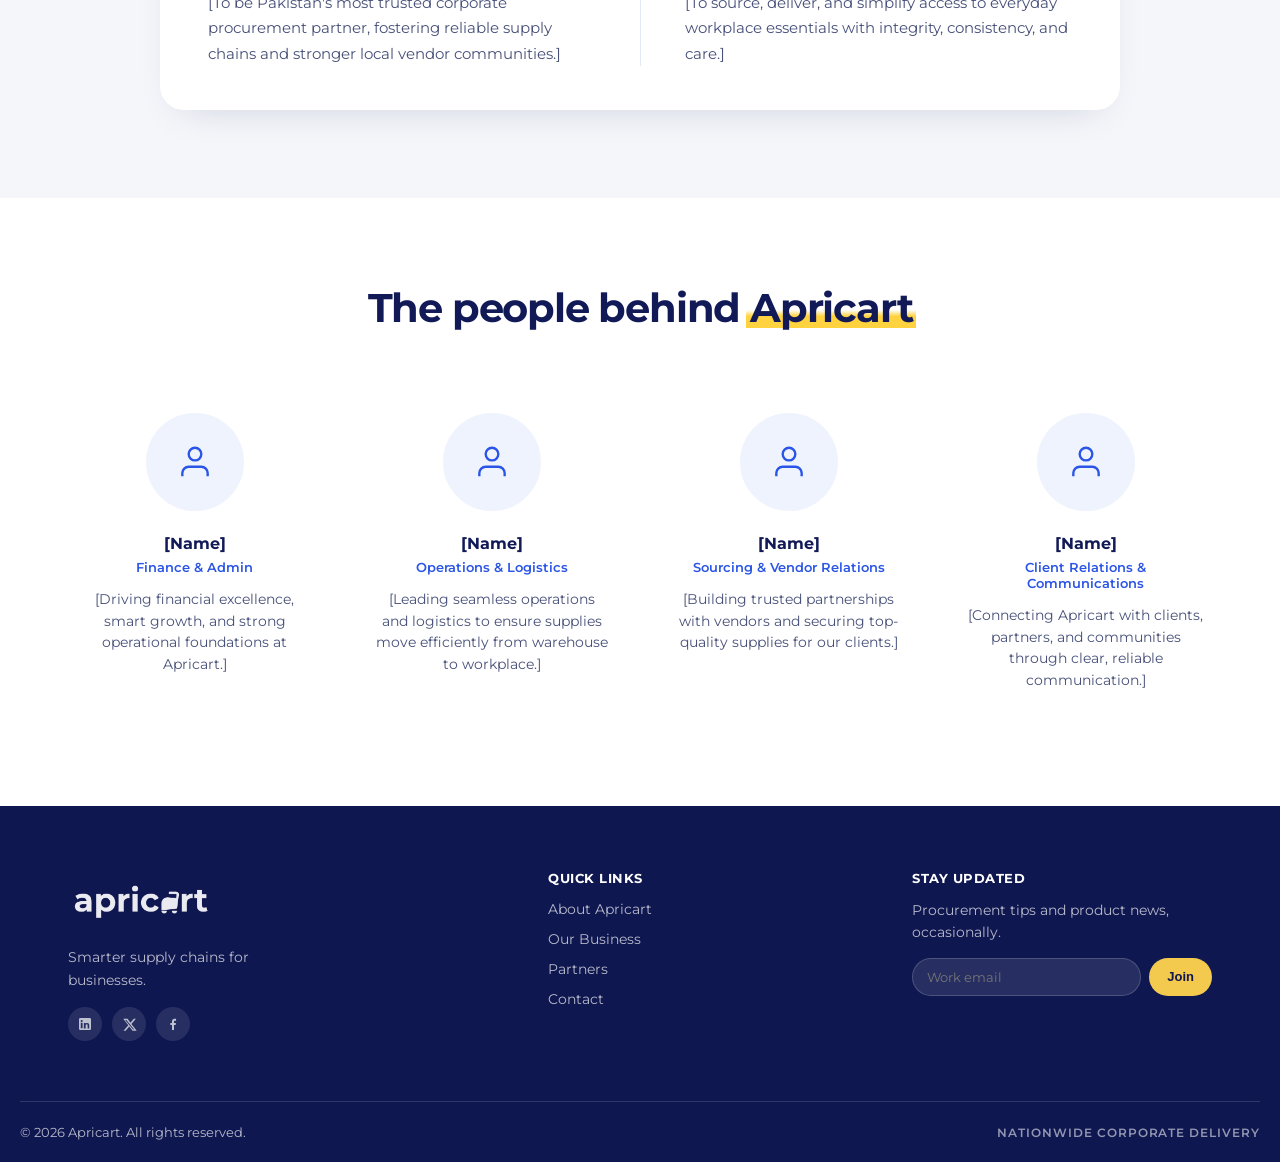
==== commit db369d63: "." ====
--- a/aboutus.html
+++ b/aboutus.html
@@ -314,7 +314,6 @@
       </figure>
 
       <div class="story-box box-blue bento-2">
-        <span class="box-ic"><svg viewBox="0 0 24 24" fill="none" stroke="currentColor" stroke-width="2" stroke-linecap="round" stroke-linejoin="round"><path d="M12 3l7 3v6c0 4-3 7-7 9-4-2-7-5-7-9V6z"/><path d="M9 12l2 2 4-4"/></svg></span>
         <div>
           <h3>Sourced from verified suppliers</h3>
           <p style="margin-top:6px;">Every vendor vetted for quality and pricing.</p>
@@ -335,7 +334,6 @@
       </figure>
 
       <div class="story-box box-navy bento-6">
-        <span class="box-ic"><svg viewBox="0 0 24 24" fill="none" stroke="currentColor" stroke-width="2" stroke-linecap="round" stroke-linejoin="round"><path d="M17 21v-2a4 4 0 0 0-4-4H5a4 4 0 0 0-4 4v2"/><circle cx="9" cy="7" r="4"/><path d="M23 21v-2a4 4 0 0 0-3-3.87M16 3.13a4 4 0 0 1 0 7.75"/></svg></span>
         <div>
           <h3>Backed by a dedicated team</h3>
           <p style="margin-top:8px;">One account manager who knows your business and is always reachable.</p>
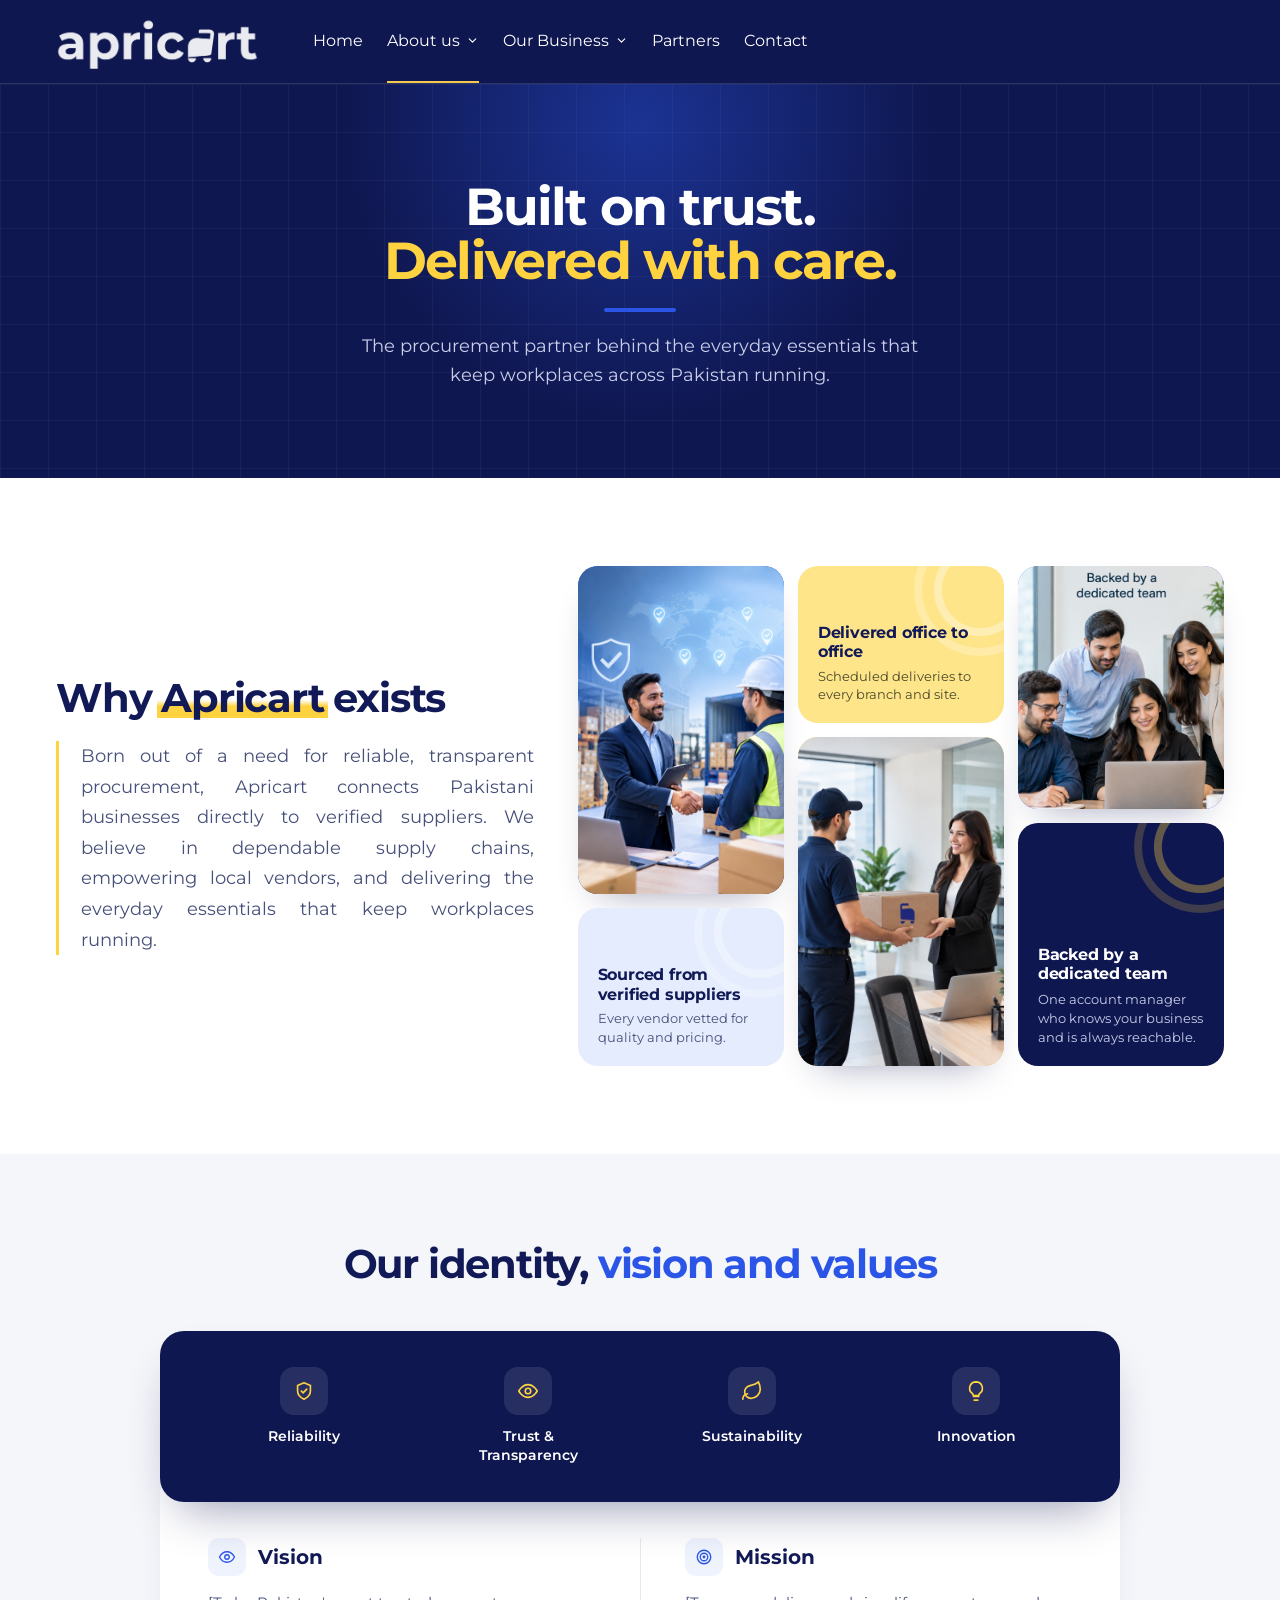
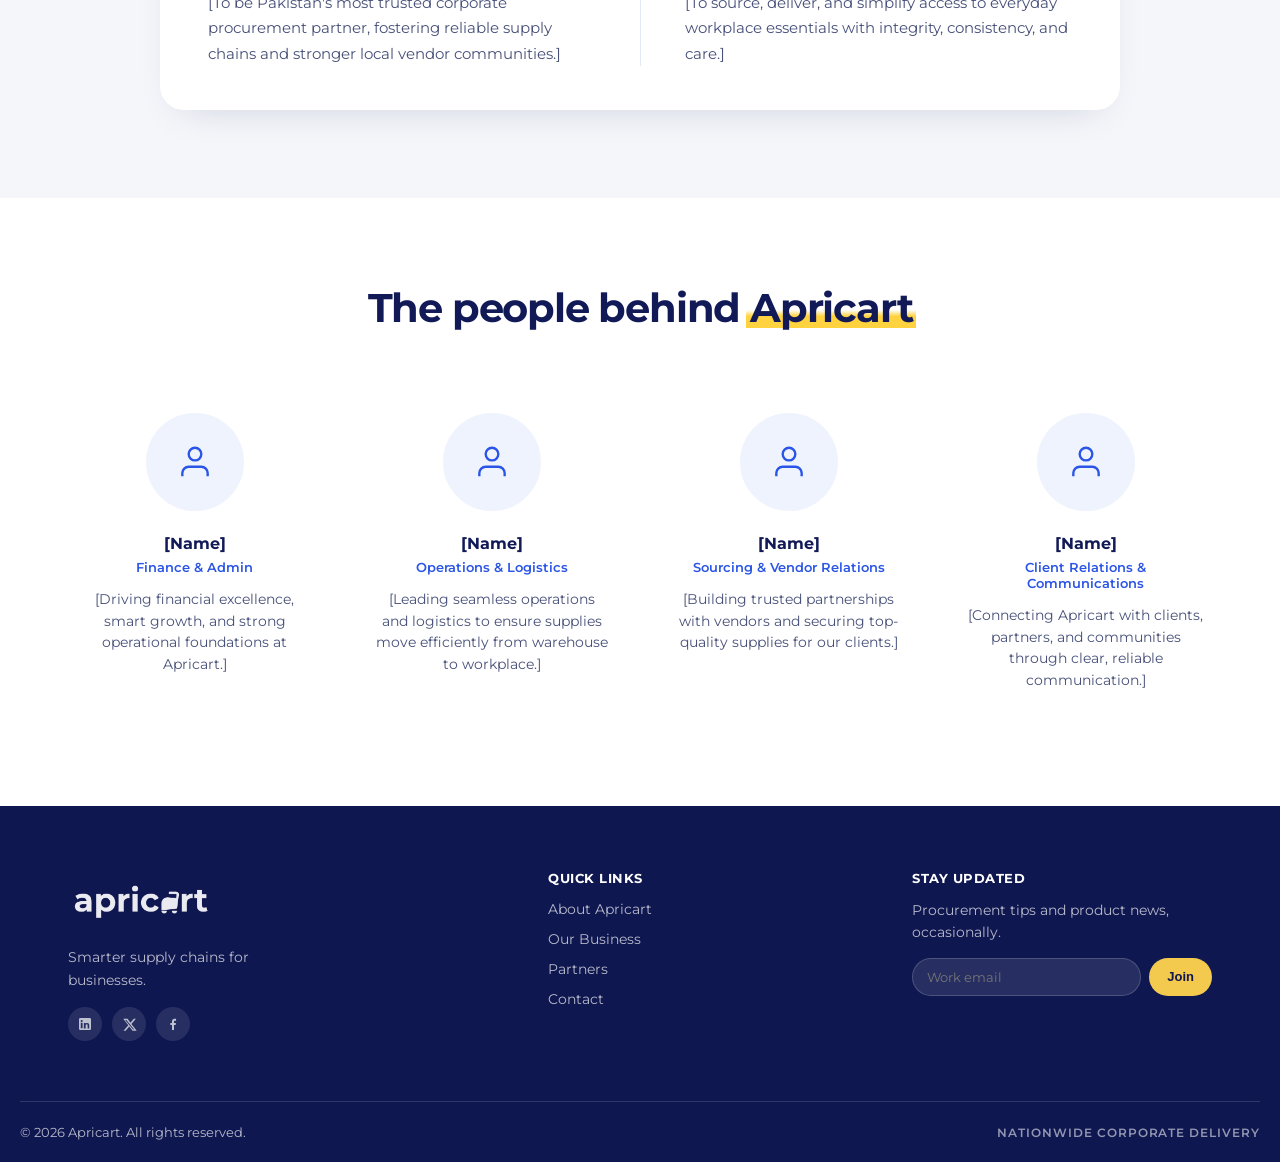
==== commit 15459ddc: "." ====
--- a/aboutus.html
+++ b/aboutus.html
@@ -107,24 +107,19 @@
   .story-photo img { position: absolute; inset: 0; width: 100%; height: 100%; object-fit: cover; transition: transform .6s ease; }
   .story-photo:hover img { transform: scale(1.06); }
 
-  .story-box { position: relative; overflow: hidden; border-radius: 20px; padding: 20px 20px 18px; display: flex; flex-direction: column; justify-content: space-between; gap: 10px; transition: transform .25s ease; }
+  .story-box { position: relative; overflow: hidden; border-radius: 20px; padding: 20px 20px 18px; display: flex; flex-direction: column; justify-content: flex-end; transition: transform .25s ease; }
   .story-box:hover { transform: translateY(-3px); }
   .story-box h3 { position: relative; z-index: 1; font-size: 17px; font-weight: 700; line-height: 1.25; letter-spacing: -.2px; }
   .story-box p { position: relative; z-index: 1; font-size: 13px; line-height: 1.5; }
-  .story-box .box-ic { position: relative; z-index: 1; width: 32px; height: 32px; border-radius: 10px; display: flex; align-items: center; justify-content: center; }
-  .story-box .box-ic svg { width: 17px; height: 17px; }
   /* soft rings in the corner, like the reference */
   .story-box::after { content: ""; position: absolute; right: -46px; top: -46px; width: 140px; height: 140px; border-radius: 50%; background: radial-gradient(circle, transparent 38%, rgba(255,255,255,0.35) 39%, rgba(255,255,255,0.35) 46%, transparent 47%, transparent 58%, rgba(255,255,255,0.25) 59%, rgba(255,255,255,0.25) 66%, transparent 67%); }
 
   .box-blue   { background: #E4ECFD; color: var(--ink); }
   .box-blue p { color: var(--text); }
-  .box-blue .box-ic { background: #FFFFFF; color: var(--blue); }
   .box-yellow   { background: #FFE58A; color: var(--ink); }
   .box-yellow p { color: #4A4A2A; }
-  .box-yellow .box-ic { background: #FFFFFF; color: var(--gold-dark); }
   .box-navy   { background: var(--navy); color: #FFFFFF; }
   .box-navy p { color: #C9CEEA; }
-  .box-navy .box-ic { background: rgba(255,255,255,0.12); color: var(--yellow); }
   .box-navy::after { background: radial-gradient(circle, transparent 38%, rgba(255,210,63,0.35) 39%, rgba(255,210,63,0.35) 46%, transparent 47%, transparent 58%, rgba(255,210,63,0.2) 59%, rgba(255,210,63,0.2) 66%, transparent 67%); }
 
   /* ---------- IDENTITY / VISION ---------- */
@@ -321,8 +316,10 @@
       </div>
 
       <div class="story-box box-yellow bento-3">
-        <h3>Delivered office to office</h3>
-        <p>Scheduled deliveries to every branch and site, tracked from dispatch to drop-off.</p>
+        <div>
+          <h3>Delivered office to office</h3>
+          <p style="margin-top:6px;">Scheduled deliveries to every branch and site.</p>
+        </div>
       </div>
 
       <figure class="story-photo alt-1 bento-4">
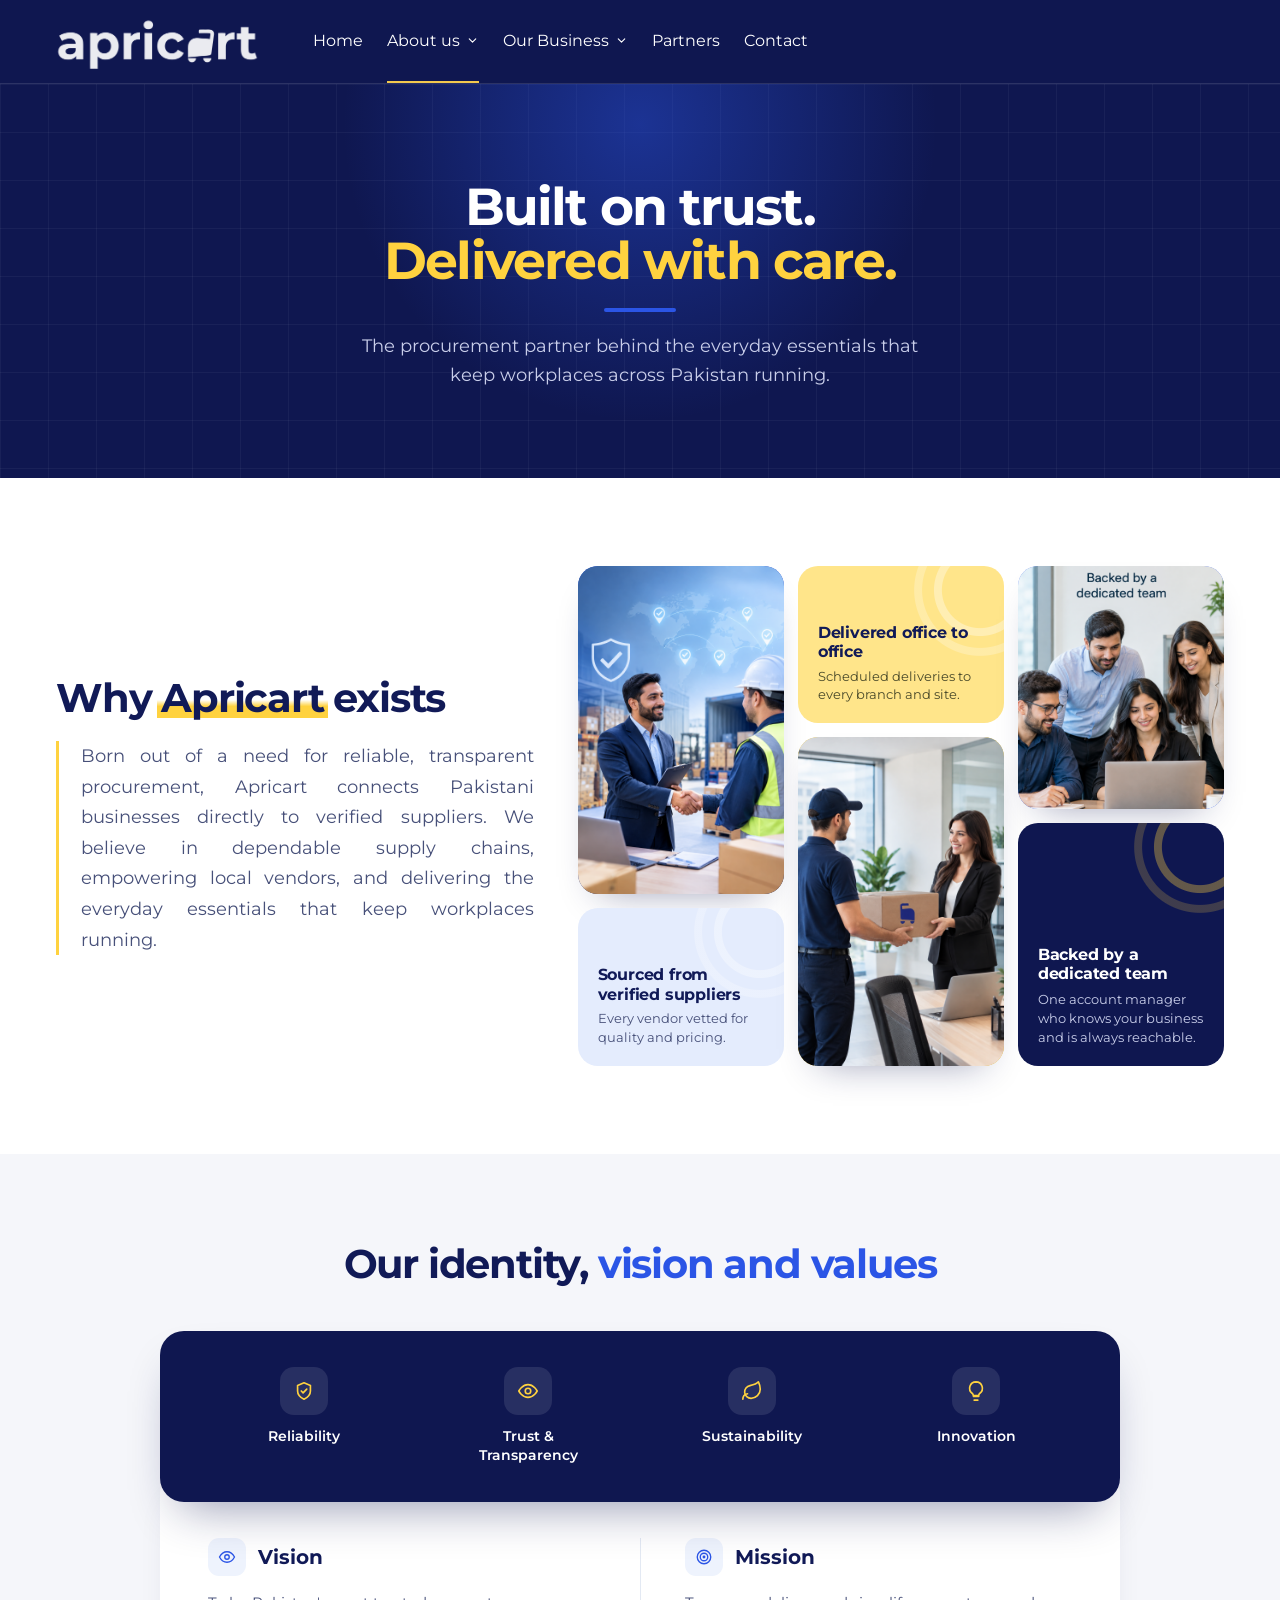
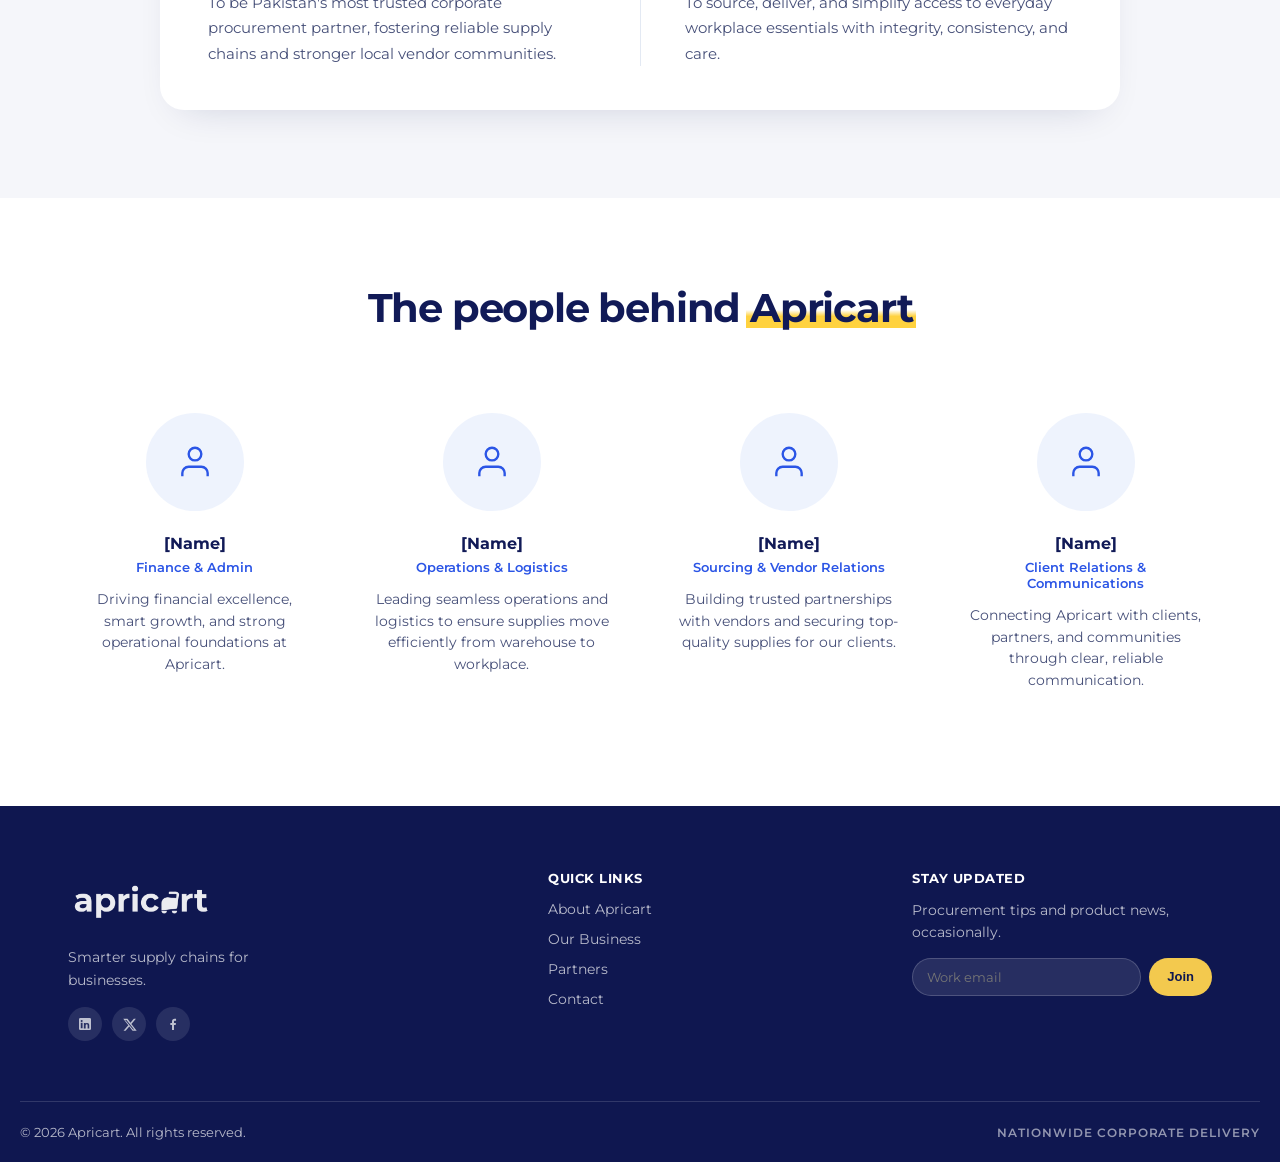
==== commit d793a0e8: "." ====
--- a/aboutus.html
+++ b/aboutus.html
@@ -368,12 +368,12 @@
       <div class="identity-panel">
         <div class="identity-col">
           <h3><span class="ic"><svg width="18" height="18" viewBox="0 0 24 24" fill="none" stroke="currentColor" stroke-width="1.8" stroke-linecap="round" stroke-linejoin="round"><path d="M2 12s3.6-7 10-7 10 7 10 7-3.6 7-10 7S2 12 2 12z"/><circle cx="12" cy="12" r="3"/></svg></span>Vision</h3>
-          <p>[To be Pakistan's most trusted corporate procurement partner, fostering reliable supply chains and stronger local vendor communities.]</p>
+          <p>To be Pakistan's most trusted corporate procurement partner, fostering reliable supply chains and stronger local vendor communities.</p>
         </div>
         <div class="identity-divider"></div>
         <div class="identity-col">
           <h3><span class="ic"><svg width="18" height="18" viewBox="0 0 24 24" fill="none" stroke="currentColor" stroke-width="1.8" stroke-linecap="round" stroke-linejoin="round"><circle cx="12" cy="12" r="9"/><circle cx="12" cy="12" r="5"/><circle cx="12" cy="12" r="1"/></svg></span>Mission</h3>
-          <p>[To source, deliver, and simplify access to everyday workplace essentials with integrity, consistency, and care.]</p>
+          <p>To source, deliver, and simplify access to everyday workplace essentials with integrity, consistency, and care.</p>
         </div>
       </div>
     </div>
@@ -393,7 +393,7 @@
         </div>
         <h4>[Name]</h4>
         <div class="role">Finance &amp; Admin</div>
-        <p class="desc">[Driving financial excellence, smart growth, and strong operational foundations at Apricart.]</p>
+        <p class="desc">Driving financial excellence, smart growth, and strong operational foundations at Apricart.</p>
       </div>
       <div class="team-card">
         <div class="team-photo">
@@ -402,7 +402,7 @@
         </div>
         <h4>[Name]</h4>
         <div class="role">Operations &amp; Logistics</div>
-        <p class="desc">[Leading seamless operations and logistics to ensure supplies move efficiently from warehouse to workplace.]</p>
+        <p class="desc">Leading seamless operations and logistics to ensure supplies move efficiently from warehouse to workplace.</p>
       </div>
       <div class="team-card">
         <div class="team-photo">
@@ -411,7 +411,7 @@
         </div>
         <h4>[Name]</h4>
         <div class="role">Sourcing &amp; Vendor Relations</div>
-        <p class="desc">[Building trusted partnerships with vendors and securing top-quality supplies for our clients.]</p>
+        <p class="desc">Building trusted partnerships with vendors and securing top-quality supplies for our clients.</p>
       </div>
       <div class="team-card">
         <div class="team-photo">
@@ -420,7 +420,7 @@
         </div>
         <h4>[Name]</h4>
         <div class="role">Client Relations &amp; Communications</div>
-        <p class="desc">[Connecting Apricart with clients, partners, and communities through clear, reliable communication.]</p>
+        <p class="desc">Connecting Apricart with clients, partners, and communities through clear, reliable communication.</p>
       </div>
     </div>
   </section>
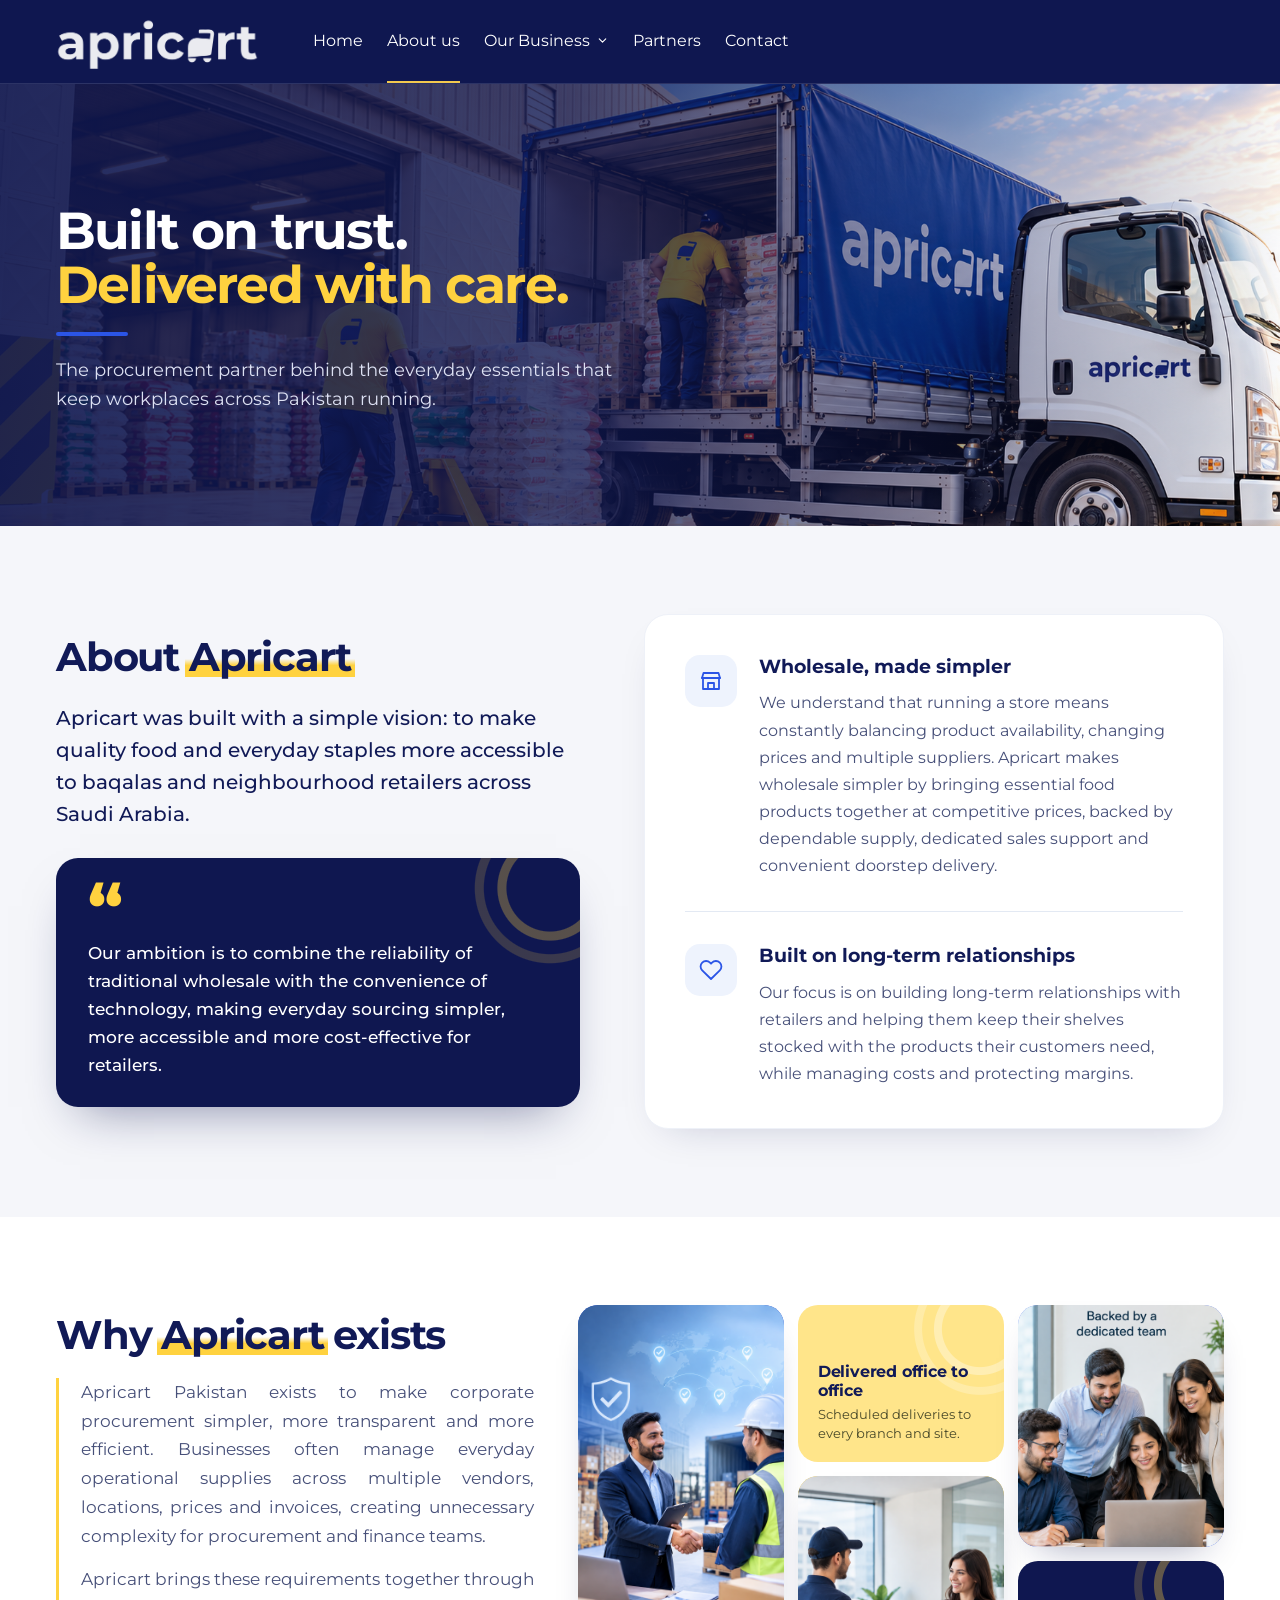
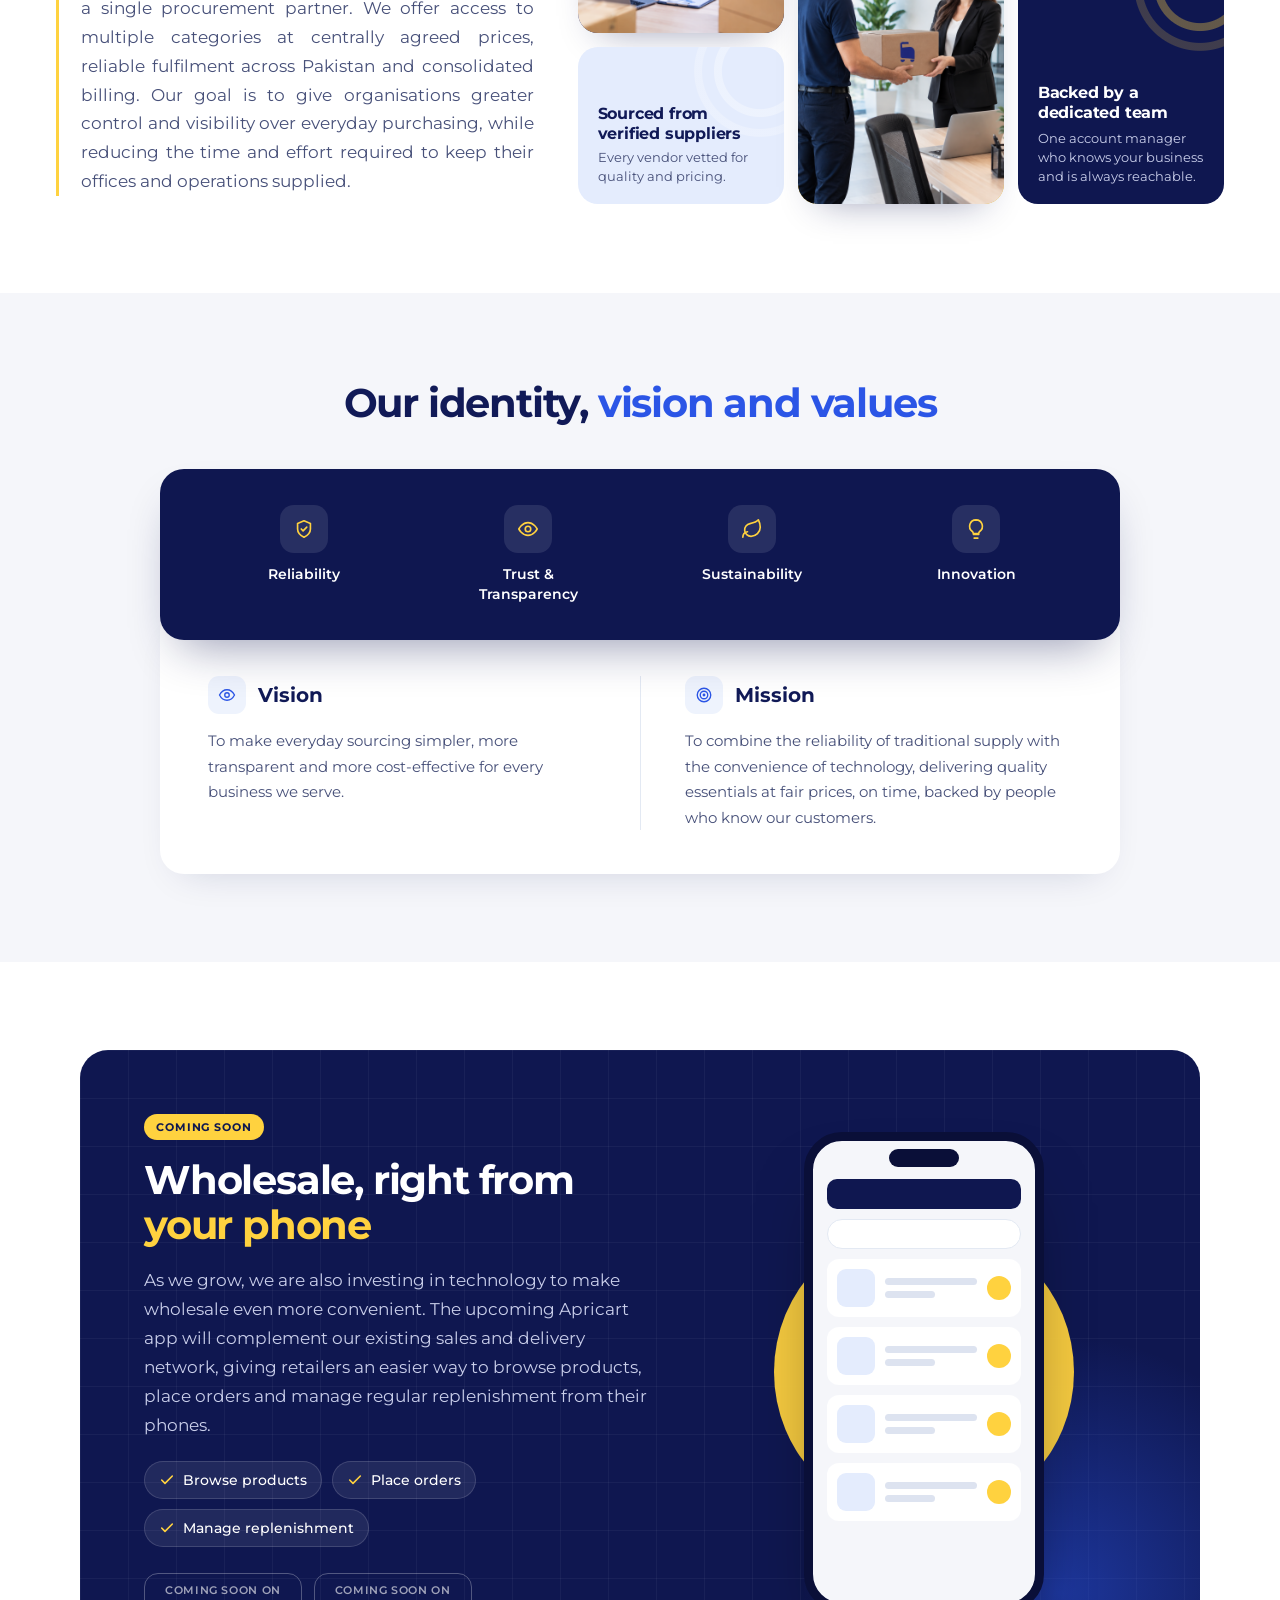
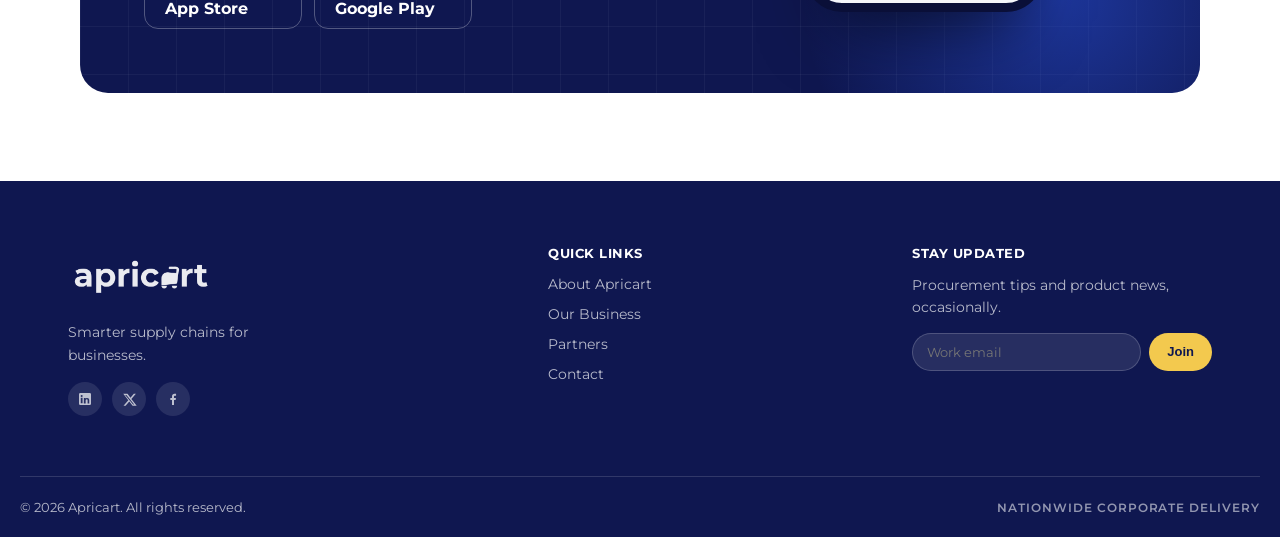
==== commit 531b9716: "revising aboutus page" ====
--- a/aboutus.html
+++ b/aboutus.html
@@ -28,26 +28,25 @@
   body { margin: 0; overflow-x: clip; font-family: 'Montserrat', system-ui; background: #F5F6FA; color: var(--ink); -webkit-font-smoothing: antialiased; }
   a { color: #16206A; text-decoration: none; }
   img { max-width: 100%; display: block; }
-  #our-story, #vision-mission, #team { scroll-margin-top: 100px; }
+  #about, #our-story, #vision-mission { scroll-margin-top: 100px; }
 
   .site-header, .site-footer { font-family: 'Montserrat', system-ui; color: var(--navy); }
   .site-header *, .site-footer * { margin: 0; padding: 0; }
   .site-header a, .site-footer a { color: inherit; }
   .container { max-width: 1240px; margin: 0 auto; padding: 0 48px; }
 
-  /* ---------- HEADER (identical to index) ---------- */
+  /* ---------- HEADER ---------- */
   header.site-header { width: 100%; height: 84px; background: var(--navy); border-bottom: 1px solid rgba(255,255,255,0.12); display: flex; align-items: center; justify-content: flex-start; gap: 48px; padding: 0 48px; position: sticky; top: 0; z-index: 50; }
   .logo-img { height: 90px; width: auto; display: block; }
 
   nav.main-nav { display: flex; align-items: stretch; gap: 34px; height: 100%; }
   nav.main-nav > a { display: flex; align-items: center; font-size: 18px; font-weight: 400; color: #FFFFFF; padding: 6px 0; border-bottom: 2px solid transparent; transition: opacity .15s ease, border-color .15s ease; }
   nav.main-nav > a:hover { opacity: .85; border-bottom-color: var(--gold); }
+  nav.main-nav > a.active { border-bottom-color: var(--gold); }
 
   .nav-item { position: relative; display: flex; align-items: center; }
-  .site-header a.nav-trigger { color: #FFFFFF; }
   .nav-trigger { display: flex; align-items: center; gap: 6px; height: 100%; font-size: 18px; font-weight: 400; color: #FFFFFF; background: none; border: none; cursor: pointer; font-family: 'Montserrat'; padding: 6px 0; border-bottom: 2px solid transparent; transition: opacity .15s ease, border-color .15s ease; }
-  .nav-trigger:hover, .nav-trigger.active { border-bottom-color: var(--gold); }
-  .nav-trigger:hover { opacity: .85; }
+  .nav-trigger:hover { opacity: .85; border-bottom-color: var(--gold); }
   .nav-trigger .chevron { transition: transform .18s ease; display: flex; }
   .nav-item:hover .chevron { transform: rotate(180deg); }
 
@@ -69,35 +68,89 @@
   .section-title { font-weight: 700; font-size: 40px; line-height: 1.12; letter-spacing: -1.2px; color: var(--ink); }
   .section-title .accent { color: var(--blue); }
   .hl { background: linear-gradient(transparent 55%, #FFD23F 68%, #FFD23F 92%, transparent 92%); padding: 0 4px; margin: 0 -4px; }
-  .btn-yellow { display: inline-flex; align-items: center; gap: 10px; height: 52px; padding: 0 28px; border-radius: 999px; background: var(--yellow); color: var(--ink); font-size: 15px; font-weight: 600; transition: filter .2s ease, transform .2s ease; }
-  .btn-yellow:hover { filter: brightness(.95); transform: translateY(-2px); }
-  .btn-yellow svg { transition: transform .2s ease; }
-  .btn-yellow:hover svg { transform: translateX(3px); }
-
-
-  .about-hero { position: relative; overflow: hidden; background: var(--navy); padding: 96px 96px 88px; }
-  .about-hero .hero-grid { position: absolute; inset: 0; background-image: linear-gradient(rgba(255,255,255,0.045) 1px, transparent 1px), linear-gradient(90deg, rgba(255,255,255,0.045) 1px, transparent 1px); background-size: 48px 48px; }
-  .about-hero .hero-glow { position: absolute; left: 50%; top: -260px; margin-left: -300px; width: 600px; height: 600px; border-radius: 50%; background: radial-gradient(circle, rgba(43,85,230,0.45) 0%, rgba(43,85,230,0) 70%); }
-  .about-hero-inner { position: relative; z-index: 1; display: flex; flex-direction: column; align-items: center; gap: 20px; max-width: 820px; margin: 0 auto; text-align: center; }
+
+
+
+  .about-hero {
+    --hero-img: url('/images/about_us_hero.png');
+    position: relative; overflow: hidden;
+    background-color: var(--navy);
+    background-image: var(--hero-img);
+    background-size: cover;
+    background-position: center;
+    background-repeat: no-repeat;
+    padding: 120px 96px 112px;
+  }
+
+  .about-hero .hero-overlay { position: absolute; inset: 0; background: linear-gradient(90deg, rgba(15,23,80,0.92) 0%, rgba(15,23,80,0.8) 45%, rgba(15,23,80,0.02) 100%); }
+  .about-hero-inner { position: relative; z-index: 1; display: flex; flex-direction: column; align-items: flex-start; gap: 20px; max-width: 680px; margin: 0; text-align: left; }
   .about-hero h1 { font-weight: 700; font-size: 60px; line-height: 1.04; letter-spacing: -1.8px; color: #FFFFFF; }
   .about-hero h1 span { color: var(--yellow); }
   .hero-rule { width: 72px; height: 4px; border-radius: 2px; background: var(--blue); }
-  .about-hero .lead { max-width: 560px; font-size: 18px; line-height: 1.6; color: #C9CEEA; }
-
-
-  /* ---------- OUR STORY: text on the left, bento grid of photos + text boxes on the right ---------- */
+  .about-hero .lead { max-width: 560px; font-size: 18px; line-height: 1.6; color: #DDE1F3; }
+
+  /* ---------- ABOUT APRICART ---------- */
+ 
+  .about-intro { background: #F5F6FA; display: grid; grid-template-columns: minmax(0, 0.95fr) minmax(0, 1.05fr); gap: 64px; align-items: center; }
+  .about-left { display: flex; flex-direction: column; gap: 22px; }
+  .about-lead { font-size: 20px; line-height: 1.6; font-weight: 500; color: var(--ink); }
+  .about-callout { position: relative; overflow: hidden; margin-top: 6px; background: var(--navy); border-radius: 22px; padding: 30px 32px 28px; box-shadow: 0 24px 48px -24px rgba(15,23,80,0.5); }
+  .about-callout .q { display: block; font-size: 64px; font-weight: 800; line-height: .6; color: var(--yellow); margin-bottom: 12px; }
+  .about-callout p { position: relative; z-index: 1; font-size: 17px; font-weight: 500; line-height: 1.65; color: #FFFFFF; }
+  .about-callout::after { content: ""; position: absolute; right: -50px; top: -50px; width: 160px; height: 160px; border-radius: 50%; background: radial-gradient(circle, transparent 38%, rgba(255,210,63,0.3) 39%, rgba(255,210,63,0.3) 46%, transparent 47%, transparent 58%, rgba(255,210,63,0.18) 59%, rgba(255,210,63,0.18) 66%, transparent 67%); }
+
+  .about-points { background: #FFFFFF; border: 1px solid #EEF1F8; border-radius: 24px; padding: 8px 40px; box-shadow: 0 16px 40px -24px rgba(15,23,80,0.25); }
+  .about-point { display: grid; grid-template-columns: auto minmax(0, 1fr); gap: 22px; padding: 32px 0; }
+  .about-point + .about-point { border-top: 1px solid var(--line); }
+  .about-point .ic { position: relative; width: 52px; height: 52px; border-radius: 15px; background: #EEF3FD; color: var(--blue); display: flex; align-items: center; justify-content: center; }
+  .about-point h3 { font-size: 19px; font-weight: 700; color: var(--ink); line-height: 1.3; margin-bottom: 10px; }
+  .about-point p { font-size: 15.5px; line-height: 1.75; color: var(--text); }
+
+
+  .app-section { background: #FFFFFF; }
+  .app-card { position: relative; overflow: hidden; max-width: 1120px; margin: 0 auto; background: var(--navy); border-radius: 28px; padding: 64px; display: grid; grid-template-columns: minmax(0, 1.1fr) minmax(0, 0.9fr); gap: 48px; align-items: center; }
+  .app-card::before { content: ""; position: absolute; inset: 0; background-image: linear-gradient(rgba(255,255,255,0.045) 1px, transparent 1px), linear-gradient(90deg, rgba(255,255,255,0.045) 1px, transparent 1px); background-size: 48px 48px; }
+  .app-card::after { content: ""; position: absolute; right: -120px; bottom: -160px; width: 520px; height: 520px; border-radius: 50%; background: radial-gradient(circle, rgba(43,85,230,0.5) 0%, rgba(43,85,230,0) 70%); }
+  .app-copy { position: relative; z-index: 1; display: flex; flex-direction: column; align-items: flex-start; gap: 18px; }
+  .tag-soon { font-size: 11px; font-weight: 700; letter-spacing: .08em; text-transform: uppercase; color: var(--navy); background: var(--yellow); border-radius: 999px; padding: 6px 12px; }
+  .app-copy .section-title { color: #FFFFFF; }
+  .app-copy .section-title span { color: var(--yellow); }
+  .app-copy > p { font-size: 17px; line-height: 1.7; color: #C9CEEA; }
+  .app-features { list-style: none; margin: 4px 0 0; padding: 0; display: flex; flex-wrap: wrap; gap: 10px; }
+  .app-features li { display: inline-flex; align-items: center; gap: 8px; padding: 9px 14px; border-radius: 999px; background: rgba(255,255,255,0.08); border: 1px solid rgba(255,255,255,0.14); font-size: 14px; font-weight: 500; color: #FFFFFF; }
+  .app-features li svg { color: var(--yellow); flex-shrink: 0; }
+  .store-row { display: flex; flex-wrap: wrap; gap: 12px; margin-top: 8px; }
+  .store-pill { display: inline-flex; flex-direction: column; gap: 2px; padding: 10px 20px; border-radius: 14px; border: 1px solid rgba(255,255,255,0.28); color: #FFFFFF; }
+  .store-pill small { font-size: 10.5px; font-weight: 600; letter-spacing: .06em; text-transform: uppercase; color: rgba(255,255,255,0.6); }
+  .store-pill strong { font-size: 16px; font-weight: 700; }
+
+
+  .app-visual { position: relative; z-index: 1; display: flex; justify-content: center; }
+  .app-visual::before { content: ""; position: absolute; top: 50%; left: 50%; width: 300px; height: 300px; margin: -150px 0 0 -150px; border-radius: 50%; background: var(--yellow); opacity: .95; }
+  .phone { position: relative; width: 240px; height: 480px; border-radius: 38px; background: #F5F6FA; border: 9px solid #0A0F38; box-shadow: 0 40px 70px -30px rgba(0,0,0,0.6); overflow: hidden; }
+  .phone::before { content: ""; position: absolute; top: 8px; left: 50%; width: 70px; height: 18px; margin-left: -35px; border-radius: 999px; background: #0A0F38; z-index: 3; }
+  .phone img { position: absolute; inset: 0; width: 100%; height: 100%; object-fit: cover; z-index: 2; }
+  .phone-ui { padding: 38px 14px 14px; display: flex; flex-direction: column; gap: 10px; }
+  .phone-ui .bar { height: 30px; border-radius: 10px; background: var(--navy); }
+  .phone-ui .search { height: 30px; border-radius: 999px; background: #FFFFFF; border: 1px solid var(--line); }
+  .phone-ui .row { display: flex; align-items: center; gap: 10px; padding: 10px; border-radius: 12px; background: #FFFFFF; }
+  .phone-ui .thumb { width: 38px; height: 38px; border-radius: 9px; background: #E4ECFD; flex-shrink: 0; }
+  .phone-ui .lines { flex: 1; display: flex; flex-direction: column; gap: 6px; }
+  .phone-ui .lines span { height: 7px; border-radius: 4px; background: #DDE3F0; }
+  .phone-ui .lines span:last-child { width: 55%; }
+  .phone-ui .add { width: 24px; height: 24px; border-radius: 50%; background: var(--yellow); flex-shrink: 0; }
+
+  /* ---------- WHY APRICART EXISTS ---------- */
   .story { background: #FFFFFF; display: grid; grid-template-columns: minmax(0, 0.85fr) minmax(0, 1.15fr); gap: 64px; align-items: center; }
   .story-copy { display: flex; flex-direction: column; gap: 20px; }
-  .story-quote { text-align: justify; position: relative; padding-left: 22px; border-left: 3px solid var(--yellow); font-size: 18px; line-height: 1.7; color: var(--text); }
+  .story-quote { text-align: justify; position: relative; padding-left: 22px; border-left: 3px solid var(--yellow); font-size: 17px; line-height: 1.7; color: var(--text); }
+  .story-quote p + p { margin-top: 14px; }
 
   .story-bento { display: grid; grid-template-columns: repeat(3, minmax(0, 1fr)); grid-template-rows: repeat(6, minmax(0, 1fr)); gap: 14px; height: 500px; }
-  /* column 1: tall photo, text box under it */
   .bento-1 { grid-column: 1; grid-row: 1 / 5; }
   .bento-2 { grid-column: 1; grid-row: 5 / 7; }
-  /* column 2: text box on top, tall photo under it */
   .bento-3 { grid-column: 2; grid-row: 1 / 3; }
   .bento-4 { grid-column: 2; grid-row: 3 / 7; }
-  /* column 3: photo on top, tall text box under it */
   .bento-5 { grid-column: 3; grid-row: 1 / 4; }
   .bento-6 { grid-column: 3; grid-row: 4 / 7; }
 
@@ -111,7 +164,6 @@
   .story-box:hover { transform: translateY(-3px); }
   .story-box h3 { position: relative; z-index: 1; font-size: 17px; font-weight: 700; line-height: 1.25; letter-spacing: -.2px; }
   .story-box p { position: relative; z-index: 1; font-size: 13px; line-height: 1.5; }
-  /* soft rings in the corner, like the reference */
   .story-box::after { content: ""; position: absolute; right: -46px; top: -46px; width: 140px; height: 140px; border-radius: 50%; background: radial-gradient(circle, transparent 38%, rgba(255,255,255,0.35) 39%, rgba(255,255,255,0.35) 46%, transparent 47%, transparent 58%, rgba(255,255,255,0.25) 59%, rgba(255,255,255,0.25) 66%, transparent 67%); }
 
   .box-blue   { background: #E4ECFD; color: var(--ink); }
@@ -138,30 +190,16 @@
   .identity-col p { font-size: 15px; line-height: 1.7; color: var(--text); }
   .identity-divider { background: var(--line); }
 
-  /* ---------- TEAM ---------- */
-  .team { background: #FFFFFF; }
-  .team-head { display: flex; flex-direction: column; align-items: center; gap: 14px; text-align: center; margin-bottom: 48px; }
-  .team-grid { display: grid; grid-template-columns: repeat(4, minmax(0,1fr)); gap: 20px; }
-  .team-card { display: flex; flex-direction: column; align-items: center; text-align: center; gap: 6px; padding: 30px 20px 26px; border-radius: 20px; border: 1px solid transparent; transition: background .3s ease, box-shadow .3s ease, border-color .3s ease, transform .3s ease; }
-  .team-card:hover { background: #FFFFFF; border-color: #EEF1F8; box-shadow: 0 20px 40px -22px rgba(15,23,80,0.3); transform: translateY(-4px); }
-  .team-photo { position: relative; width: 104px; height: 104px; border-radius: 50%; margin-bottom: 14px; overflow: hidden; display: flex; align-items: center; justify-content: center; color: var(--blue); background: #EEF3FD; border: 3px solid #FFFFFF; }
-  .team-photo img { position: absolute; inset: 0; width: 100%; height: 100%; object-fit: cover; }
-  .team-card h4 { font-weight: 700; font-size: 16px; color: var(--ink); }
-  .team-card .role { font-size: 13px; font-weight: 600; color: var(--blue); margin-bottom: 8px; }
-  .team-card .desc { font-size: 13.5px; line-height: 1.6; color: var(--text); }
-
-  /* ---------- FOOTER (identical to index) ---------- */
+  /* ---------- FOOTER ---------- */
   footer.site-footer { background: var(--navy); padding: 64px 0 0 0; color: rgba(255,255,255,0.7); }
   .footer-grid { display: grid; grid-template-columns: repeat(3, auto); justify-content: space-between; gap: 48px; padding-bottom: 48px; }
-  .footer-col:last-child { width: 300px; }   /* room for the email box */
+  .footer-col:last-child { width: 300px; }
   .footer-logo { margin-bottom: 16px; }
   .footer-logo-img { height: 60px; width: auto; display: block; }
   .footer-about { font-size: 14px; line-height: 1.6; max-width: 220px; margin-bottom: 16px !important; }
   .footer-note { font-size: 14px; line-height: 1.55; margin-bottom: 14px !important; }
   .footer-col h4 { font-weight: 700; font-size: 13px; letter-spacing: .04em; text-transform: uppercase; color: var(--white); margin-bottom: 14px; }
   .footer-col a, .footer-col .row { display: block; font-size: 14px; margin-bottom: 12px; }
-  .footer-col .row { display: flex; gap: 10px; align-items: flex-start; }
-  .footer-col .row svg { flex-shrink: 0; margin-top: 2px; }
   .footer-bottom { display: flex; align-items: center; justify-content: space-between; padding: 22px 0; border-top: 1px solid rgba(255,255,255,0.14); font-size: 13px; }
   .footer-bottom .tag { font-size: 12px; font-weight: 600; letter-spacing: .08em; text-transform: uppercase; color: rgba(255,255,255,0.55); }
   .social-row { display: flex; gap: 10px; margin-top: 4px; }
@@ -183,10 +221,11 @@
   }
   @media (max-width: 1100px) {
     .section { padding: 72px 40px; }
-    .about-hero { padding: 72px 40px 64px; }
+    .about-hero { padding: 96px 40px 88px; }
     .story { grid-template-columns: 1fr; }
     .story-bento { height: 480px; }
-    .team-grid { grid-template-columns: repeat(2, minmax(0,1fr)); }
+    .about-intro { grid-template-columns: 1fr; gap: 40px; }
+    .app-card { padding: 52px 44px; gap: 36px; }
   }
   @media (max-width: 980px) {
     .container { padding: 0 24px; }
@@ -200,7 +239,7 @@
     nav.main-nav { display: none; position: absolute; top: 100%; left: 0; right: 0; height: auto; flex-direction: column; align-items: stretch; gap: 0; padding: 8px 24px 24px; background: var(--navy); border-bottom: 1px solid rgba(255,255,255,0.12); box-shadow: 0 24px 40px -20px rgba(0,0,0,0.5); max-height: calc(100vh - 68px); overflow-y: auto; }
     .menu-open nav.main-nav { display: flex; }
     nav.main-nav > a, .nav-trigger { font-size: 17px; padding: 14px 0; border-bottom: 1px solid rgba(255,255,255,0.1); width: 100%; justify-content: space-between; }
-    .nav-trigger.active { color: #FFD23F; border-bottom-color: rgba(255,255,255,0.1); }
+    nav.main-nav > a.active { color: #FFD23F; border-bottom-color: rgba(255,255,255,0.1); }
     .nav-item { flex-direction: column; align-items: stretch; }
     .nav-item .chevron { display: none; }
     .dropdown-panel { position: static; transform: none; opacity: 1; visibility: visible; pointer-events: auto; background: transparent; border: 0; box-shadow: none; padding: 4px 0 8px 14px; min-width: 0; }
@@ -208,6 +247,7 @@
     .dropdown-panel a { color: rgba(255,255,255,0.75); padding: 10px 0; }
     .dropdown-panel a:hover { background: none; color: #FFFFFF; }
 
+    .app-card { grid-template-columns: 1fr; }
     .identity-pillars { grid-template-columns: repeat(2, minmax(0,1fr)); row-gap: 28px; }
     .identity-panel { grid-template-columns: 1fr; gap: 28px; }
     .identity-divider { display: none; }
@@ -217,12 +257,22 @@
   @media (max-width: 600px) {
     .logo-img { height: 48px; }
     .section { padding: 52px 20px; }
-    .about-hero { padding: 52px 20px 48px; }
+    .about-hero { padding: 72px 20px 64px; }
     .about-hero h1 { font-size: 38px; letter-spacing: -1px; }
     .about-hero .lead { font-size: 16px; }
     .section-title { font-size: 30px; letter-spacing: -.6px; }
-    .story-quote { font-size: 16px; }
-    /* bento becomes two simple columns: each photo sits next to its text box */
+    .about-lead { font-size: 17px; }
+    .about-callout { padding: 26px 22px 22px; }
+    .about-callout p { font-size: 16px; }
+    .about-points { padding: 4px 22px; }
+    .about-point { grid-template-columns: 1fr; gap: 16px; padding: 26px 0; }
+    .about-point .ic { width: 46px; height: 46px; }
+    .app-card { padding: 40px 22px; border-radius: 22px; }
+    .app-copy > p { font-size: 15.5px; }
+    .app-features li { font-size: 13px; }
+    .phone { width: 210px; height: 420px; }
+    .app-visual::before { width: 250px; height: 250px; margin: -125px 0 0 -125px; }
+    .story-quote { font-size: 15.5px; text-align: left; }
     .story-bento { height: auto; grid-template-columns: repeat(2, minmax(0, 1fr)); grid-template-rows: none; grid-auto-rows: minmax(170px, auto); gap: 10px; }
     .story-bento > * { grid-column: auto; grid-row: auto; }
     .bento-3 { order: 4; }
@@ -231,7 +281,6 @@
     .story-box { padding: 16px; }
     .identity-pillars { padding: 28px 20px; }
     .identity-panel { padding: 60px 22px 28px; }
-    .team-grid { grid-template-columns: 1fr; }
     .container { padding: 0 20px; }
     .footer-grid { grid-template-columns: 1fr; gap: 32px; }
     .footer-bottom { flex-direction: column; align-items: flex-start; gap: 8px; }
@@ -240,7 +289,7 @@
 </head>
 <body>
 
-<!-- ================= HEADER================= -->
+<!-- ================= HEADER ================= -->
 <header class="site-header">
   <a href="index.html">
     <img src="/images/logo_white.png" alt="Apricart" class="logo-img">
@@ -248,18 +297,7 @@
 
   <nav class="main-nav" id="main-nav">
     <a href="index.html">Home</a>
-
-    <div class="nav-item">
-      <a href="aboutus.html" class="nav-trigger active" aria-haspopup="true">
-        About us
-        <span class="chevron"><svg width="13" height="13" viewBox="0 0 24 24" fill="none" stroke="currentColor" stroke-width="2" stroke-linecap="round" stroke-linejoin="round"><polyline points="6 9 12 15 18 9"></polyline></svg></span>
-      </a>
-      <div class="dropdown-panel">
-        <a href="#our-story">Our Story</a>
-        <a href="#vision-mission">Vision</a>
-        <a href="#team">Team</a>
-      </div>
-    </div>
+    <a href="aboutus.html" class="active" aria-current="page">About us</a>
 
     <div class="nav-item">
       <button class="nav-trigger" aria-haspopup="true" aria-expanded="false">
@@ -268,7 +306,6 @@
       </button>
       <div class="dropdown-panel">
         <a href="supplies.html">Supplies</a>
-        <a href="system.html">System</a>
       </div>
     </div>
 
@@ -283,8 +320,9 @@
 
 <main class="page">
 
-  <!-- ================= ABOUT HERO ================= -->
+
   <section class="about-hero">
+    <div class="hero-overlay"></div>
     <div class="hero-grid"></div>
     <div class="hero-glow"></div>
 
@@ -295,14 +333,51 @@
     </div>
   </section>
 
-  <!-- ================= OUR STORY ================= -->
+  <!-- ================= ABOUT APRICART ================= -->
+  <section class="section about-intro" id="about">
+    <div class="about-left">
+      <h2 class="section-title">About <span class="hl">Apricart</span></h2>
+      <p class="about-lead">Apricart was built with a simple vision: to make quality food and everyday staples more accessible to baqalas and neighbourhood retailers across Saudi Arabia.</p>
+      <div class="about-callout">
+        <span class="q">&ldquo;</span>
+        <p>Our ambition is to combine the reliability of traditional wholesale with the convenience of technology, making everyday sourcing simpler, more accessible and more cost-effective for retailers.</p>
+      </div>
+    </div>
+
+    <div class="about-points">
+      <div class="about-point">
+        <span class="ic">
+          <svg width="24" height="24" viewBox="0 0 24 24" fill="none" stroke="currentColor" stroke-width="1.8" stroke-linecap="round" stroke-linejoin="round"><path d="M3 9l1.5-5h15L21 9"/><path d="M4 9v11h16V9"/><path d="M3 9h18"/><path d="M9 20v-6h6v6"/></svg>
+    
+        </span>
+        <div>
+          <h3>Wholesale, made simpler</h3>
+          <p>We understand that running a store means constantly balancing product availability, changing prices and multiple suppliers. Apricart makes wholesale simpler by bringing essential food products together at competitive prices, backed by dependable supply, dedicated sales support and convenient doorstep delivery.</p>
+        </div>
+      </div>
+
+      <div class="about-point">
+        <span class="ic">
+          <svg width="24" height="24" viewBox="0 0 24 24" fill="none" stroke="currentColor" stroke-width="1.8" stroke-linecap="round" stroke-linejoin="round"><path d="M20.8 4.6a5.5 5.5 0 0 0-7.8 0L12 5.7l-1-1.1a5.5 5.5 0 0 0-7.8 7.8L12 21l8.8-8.6a5.5 5.5 0 0 0 0-7.8z"/></svg>
+        </span>
+        <div>
+          <h3>Built on long-term relationships</h3>
+          <p>Our focus is on building long-term relationships with retailers and helping them keep their shelves stocked with the products their customers need, while managing costs and protecting margins.</p>
+        </div>
+      </div>
+    </div>
+  </section>
+
+  <!-- ================= WHY APRICART EXISTS ================= -->
   <section class="section story" id="our-story">
     <div class="story-copy">
       <h2 class="section-title">Why <span class="hl">Apricart</span> exists</h2>
-      <p class="story-quote">Born out of a need for reliable, transparent procurement, Apricart connects Pakistani businesses directly to verified suppliers. We believe in dependable supply chains, empowering local vendors, and delivering the everyday essentials that keep workplaces running.</p>
-    </div>
-
-    <!-- bento: 3 photos + 3 text boxes (the titles now live in the boxes, not on the photos) -->
+      <div class="story-quote">
+        <p>Apricart Pakistan exists to make corporate procurement simpler, more transparent and more efficient. Businesses often manage everyday operational supplies across multiple vendors, locations, prices and invoices, creating unnecessary complexity for procurement and finance teams.</p>
+        <p>Apricart brings these requirements together through a single procurement partner. We offer access to multiple categories at centrally agreed prices, reliable fulfilment across Pakistan and consolidated billing. Our goal is to give organisations greater control and visibility over everyday purchasing, while reducing the time and effort required to keep their offices and operations supplied.</p>
+      </div>
+    </div>
+
     <div class="story-bento">
       <figure class="story-photo bento-1">
         <img src="/images/suppliers.png" alt="Shelves of office supplies being picked in the Apricart warehouse" loading="lazy" onerror="this.remove()">
@@ -339,7 +414,7 @@
     </div>
   </section>
 
-
+  <!-- ================= VISION & VALUES ================= -->
   <section class="section identity" id="vision-mission">
     <div class="identity-head">
       <h2 class="section-title">Our identity, <span class="accent">vision and values</span></h2>
@@ -368,66 +443,57 @@
       <div class="identity-panel">
         <div class="identity-col">
           <h3><span class="ic"><svg width="18" height="18" viewBox="0 0 24 24" fill="none" stroke="currentColor" stroke-width="1.8" stroke-linecap="round" stroke-linejoin="round"><path d="M2 12s3.6-7 10-7 10 7 10 7-3.6 7-10 7S2 12 2 12z"/><circle cx="12" cy="12" r="3"/></svg></span>Vision</h3>
-          <p>To be Pakistan's most trusted corporate procurement partner, fostering reliable supply chains and stronger local vendor communities.</p>
+          <p>To make everyday sourcing simpler, more transparent and more cost-effective for every business we serve.</p>
         </div>
         <div class="identity-divider"></div>
         <div class="identity-col">
           <h3><span class="ic"><svg width="18" height="18" viewBox="0 0 24 24" fill="none" stroke="currentColor" stroke-width="1.8" stroke-linecap="round" stroke-linejoin="round"><circle cx="12" cy="12" r="9"/><circle cx="12" cy="12" r="5"/><circle cx="12" cy="12" r="1"/></svg></span>Mission</h3>
-          <p>To source, deliver, and simplify access to everyday workplace essentials with integrity, consistency, and care.</p>
+          <p>To combine the reliability of traditional supply with the convenience of technology, delivering quality essentials at fair prices, on time, backed by people who know our customers.</p>
         </div>
       </div>
     </div>
   </section>
 
-  <!-- ================= TEAM ================= -->
-  <section class="section team" id="team">
-    <div class="team-head">
-      <h2 class="section-title">The people behind <span class="hl">Apricart</span></h2>
-    </div>
-
-    <div class="team-grid">
-      <div class="team-card">
-        <div class="team-photo">
-          <svg width="38" height="38" viewBox="0 0 24 24" fill="none" stroke="currentColor" stroke-width="1.5"><path d="M20 21v-2a4 4 0 0 0-4-4H8a4 4 0 0 0-4 4v2"/><circle cx="12" cy="7" r="4"/></svg>
-          <img src="/images/team/finance.jpg" alt="[Name], Finance &amp; Admin" loading="lazy" onerror="this.remove()">
-        </div>
-        <h4>[Name]</h4>
-        <div class="role">Finance &amp; Admin</div>
-        <p class="desc">Driving financial excellence, smart growth, and strong operational foundations at Apricart.</p>
-      </div>
-      <div class="team-card">
-        <div class="team-photo">
-          <svg width="38" height="38" viewBox="0 0 24 24" fill="none" stroke="currentColor" stroke-width="1.5"><path d="M20 21v-2a4 4 0 0 0-4-4H8a4 4 0 0 0-4 4v2"/><circle cx="12" cy="7" r="4"/></svg>
-          <img src="/images/team/operations.jpg" alt="[Name], Operations &amp; Logistics" loading="lazy" onerror="this.remove()">
-        </div>
-        <h4>[Name]</h4>
-        <div class="role">Operations &amp; Logistics</div>
-        <p class="desc">Leading seamless operations and logistics to ensure supplies move efficiently from warehouse to workplace.</p>
-      </div>
-      <div class="team-card">
-        <div class="team-photo">
-          <svg width="38" height="38" viewBox="0 0 24 24" fill="none" stroke="currentColor" stroke-width="1.5"><path d="M20 21v-2a4 4 0 0 0-4-4H8a4 4 0 0 0-4 4v2"/><circle cx="12" cy="7" r="4"/></svg>
-          <img src="/images/team/sourcing.jpg" alt="[Name], Sourcing &amp; Vendor Relations" loading="lazy" onerror="this.remove()">
-        </div>
-        <h4>[Name]</h4>
-        <div class="role">Sourcing &amp; Vendor Relations</div>
-        <p class="desc">Building trusted partnerships with vendors and securing top-quality supplies for our clients.</p>
-      </div>
-      <div class="team-card">
-        <div class="team-photo">
-          <svg width="38" height="38" viewBox="0 0 24 24" fill="none" stroke="currentColor" stroke-width="1.5"><path d="M20 21v-2a4 4 0 0 0-4-4H8a4 4 0 0 0-4 4v2"/><circle cx="12" cy="7" r="4"/></svg>
-          <img src="/images/team/client-relations.jpg" alt="[Name], Client Relations &amp; Communications" loading="lazy" onerror="this.remove()">
-        </div>
-        <h4>[Name]</h4>
-        <div class="role">Client Relations &amp; Communications</div>
-        <p class="desc">Connecting Apricart with clients, partners, and communities through clear, reliable communication.</p>
+  <!-- ================= APRICART APP (coming soon) ================= -->
+  <section class="section app-section" id="app">
+    <div class="app-card">
+      <div class="app-copy">
+        <span class="tag-soon">Coming soon</span>
+        <h2 class="section-title">Wholesale, right from <span>your phone</span></h2>
+        <p>As we grow, we are also investing in technology to make wholesale even more convenient. The upcoming Apricart app will complement our existing sales and delivery network, giving retailers an easier way to browse products, place orders and manage regular replenishment from their phones.</p>
+
+        <ul class="app-features">
+          <li><svg width="16" height="16" viewBox="0 0 24 24" fill="none" stroke="currentColor" stroke-width="2.4" stroke-linecap="round" stroke-linejoin="round"><polyline points="20 6 9 17 4 12"/></svg>Browse products</li>
+          <li><svg width="16" height="16" viewBox="0 0 24 24" fill="none" stroke="currentColor" stroke-width="2.4" stroke-linecap="round" stroke-linejoin="round"><polyline points="20 6 9 17 4 12"/></svg>Place orders</li>
+          <li><svg width="16" height="16" viewBox="0 0 24 24" fill="none" stroke="currentColor" stroke-width="2.4" stroke-linecap="round" stroke-linejoin="round"><polyline points="20 6 9 17 4 12"/></svg>Manage replenishment</li>
+        </ul>
+
+        <div class="store-row">
+          <span class="store-pill"><small>Coming soon on</small><strong>App Store</strong></span>
+          <span class="store-pill"><small>Coming soon on</small><strong>Google Play</strong></span>
+        </div>
+      </div>
+
+      <div class="app-visual">
+        <div class="phone">
+          <!-- replace with your app screenshot; placeholder UI shows if the image is missing -->
+          <img src="/images/app-screen.png" alt="Apricart app preview" loading="lazy" onerror="this.remove()">
+          <div class="phone-ui" aria-hidden="true">
+            <div class="bar"></div>
+            <div class="search"></div>
+            <div class="row"><span class="thumb"></span><span class="lines"><span></span><span></span></span><span class="add"></span></div>
+            <div class="row"><span class="thumb"></span><span class="lines"><span></span><span></span></span><span class="add"></span></div>
+            <div class="row"><span class="thumb"></span><span class="lines"><span></span><span></span></span><span class="add"></span></div>
+            <div class="row"><span class="thumb"></span><span class="lines"><span></span><span></span></span><span class="add"></span></div>
+          </div>
+        </div>
       </div>
     </div>
   </section>
 
 </main>
 
-<!-- ================= FOOTER (same as index) ================= -->
+<!-- ================= FOOTER ================= -->
 <footer class="site-footer">
   <div class="container footer-grid">
     <div class="footer-col">
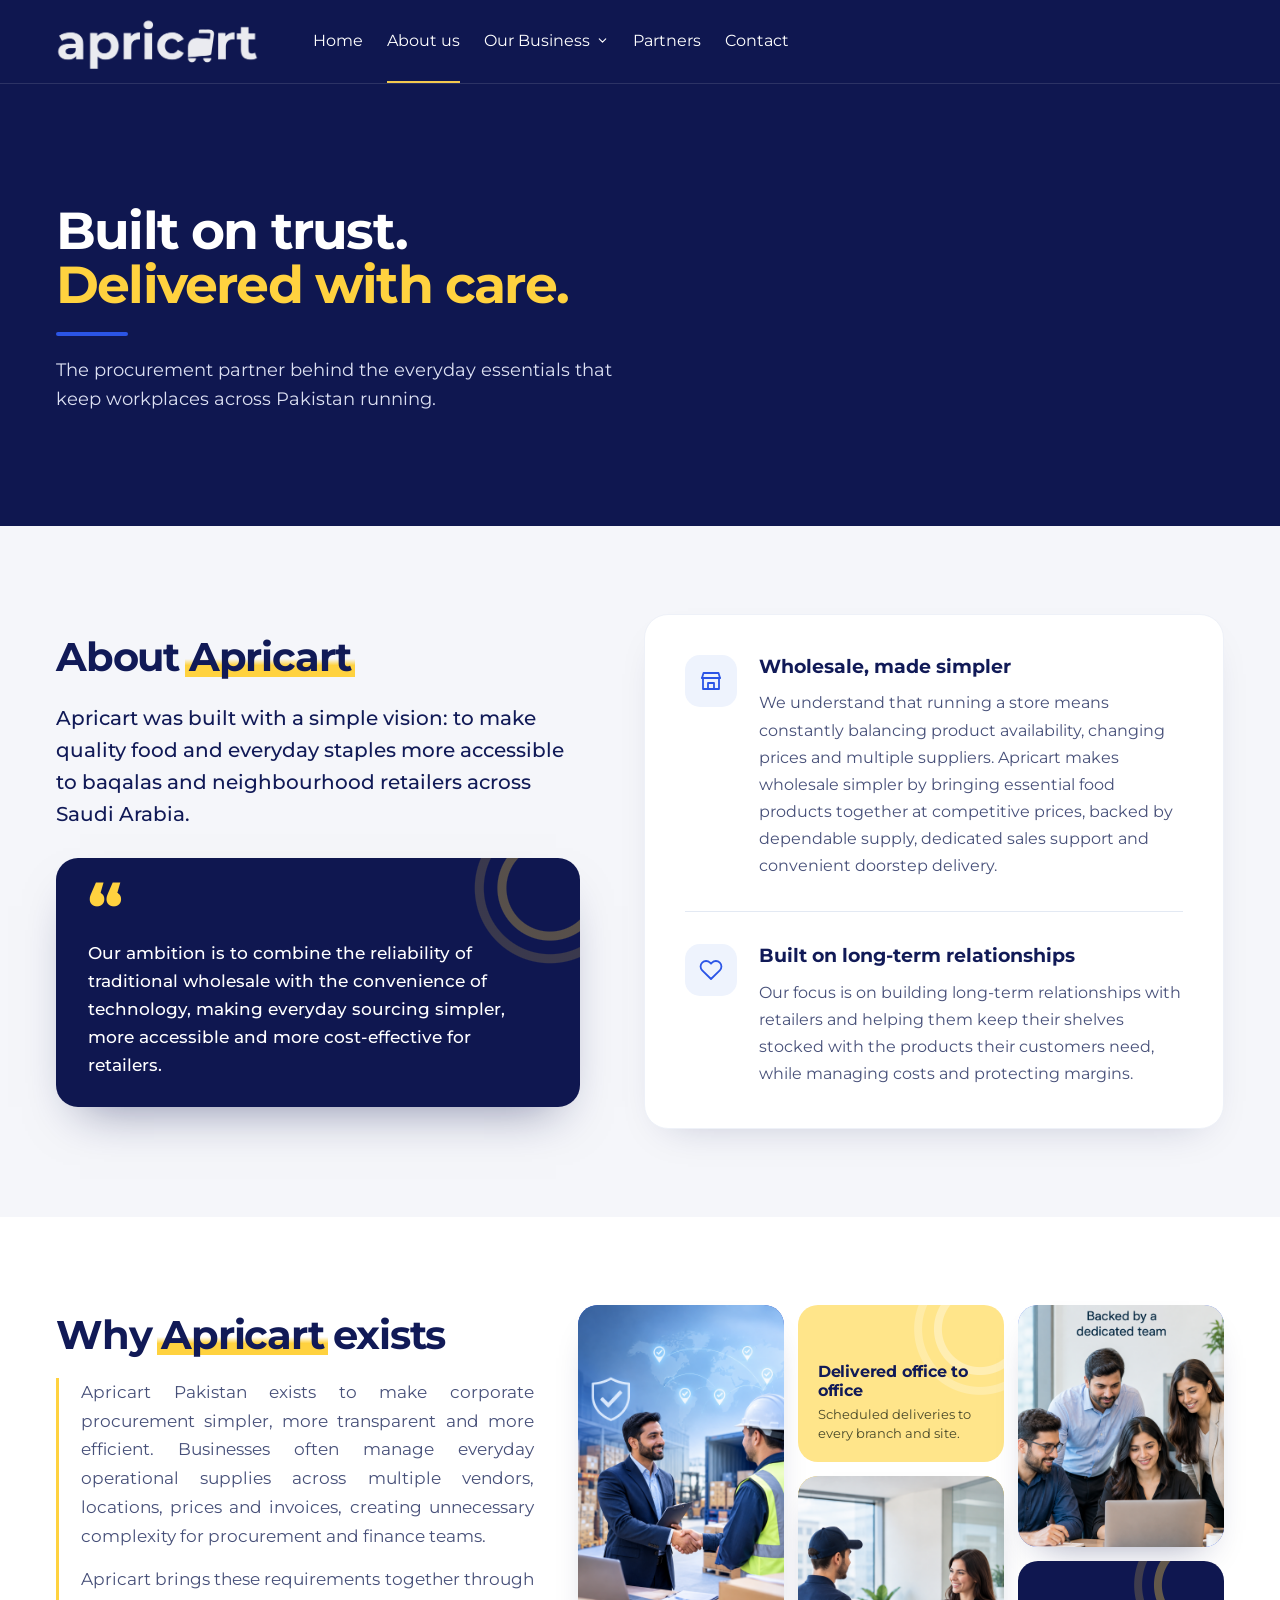
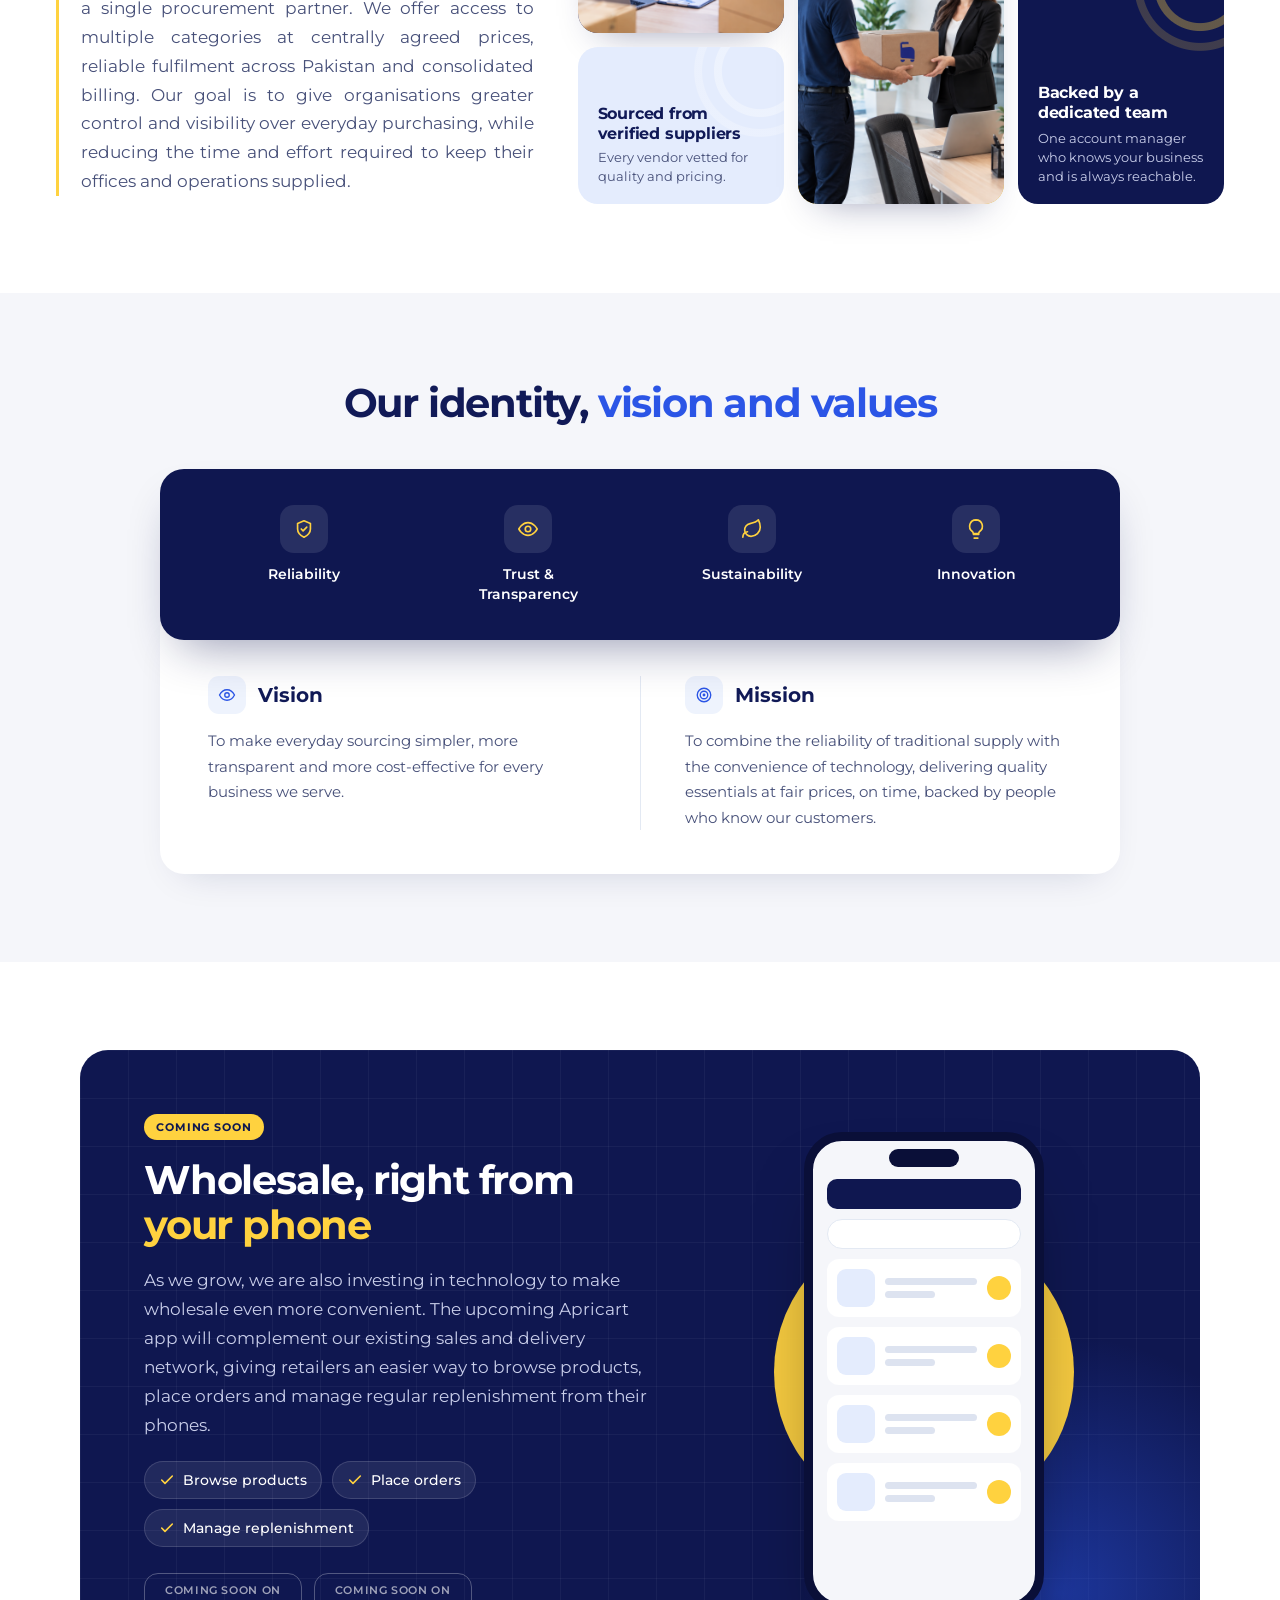
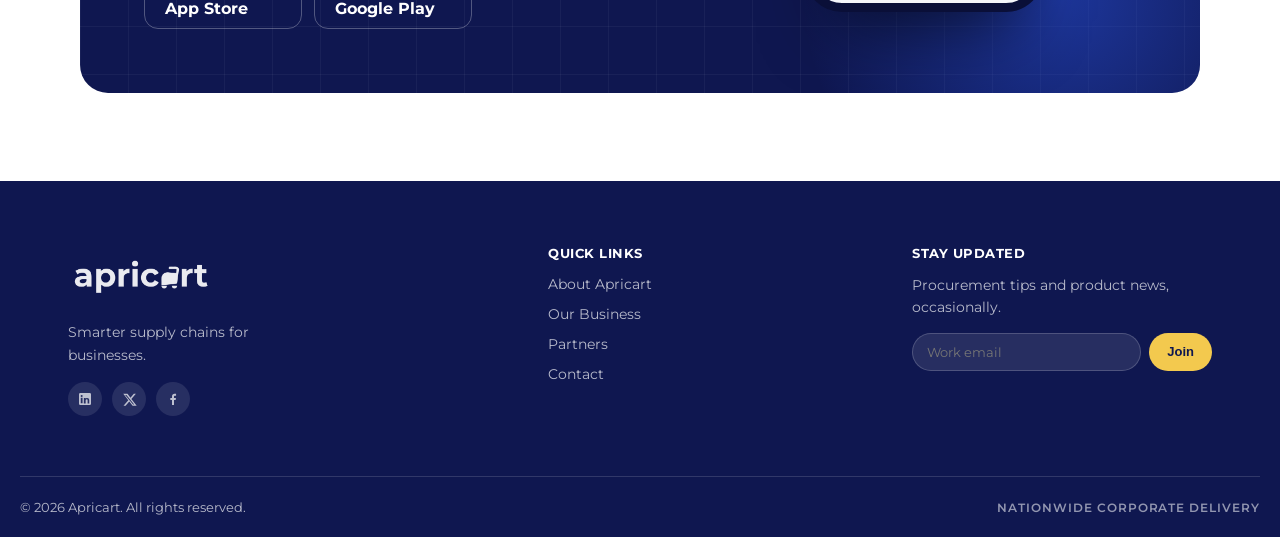
==== commit 73949726: "." ====
--- a/aboutus.html
+++ b/aboutus.html
@@ -72,7 +72,7 @@
 
 
   .about-hero {
-    --hero-img: url('/images/about_us_hero.png');
+    --hero-img: url('/images/about_us_hero.g');
     position: relative; overflow: hidden;
     background-color: var(--navy);
     background-image: var(--hero-img);
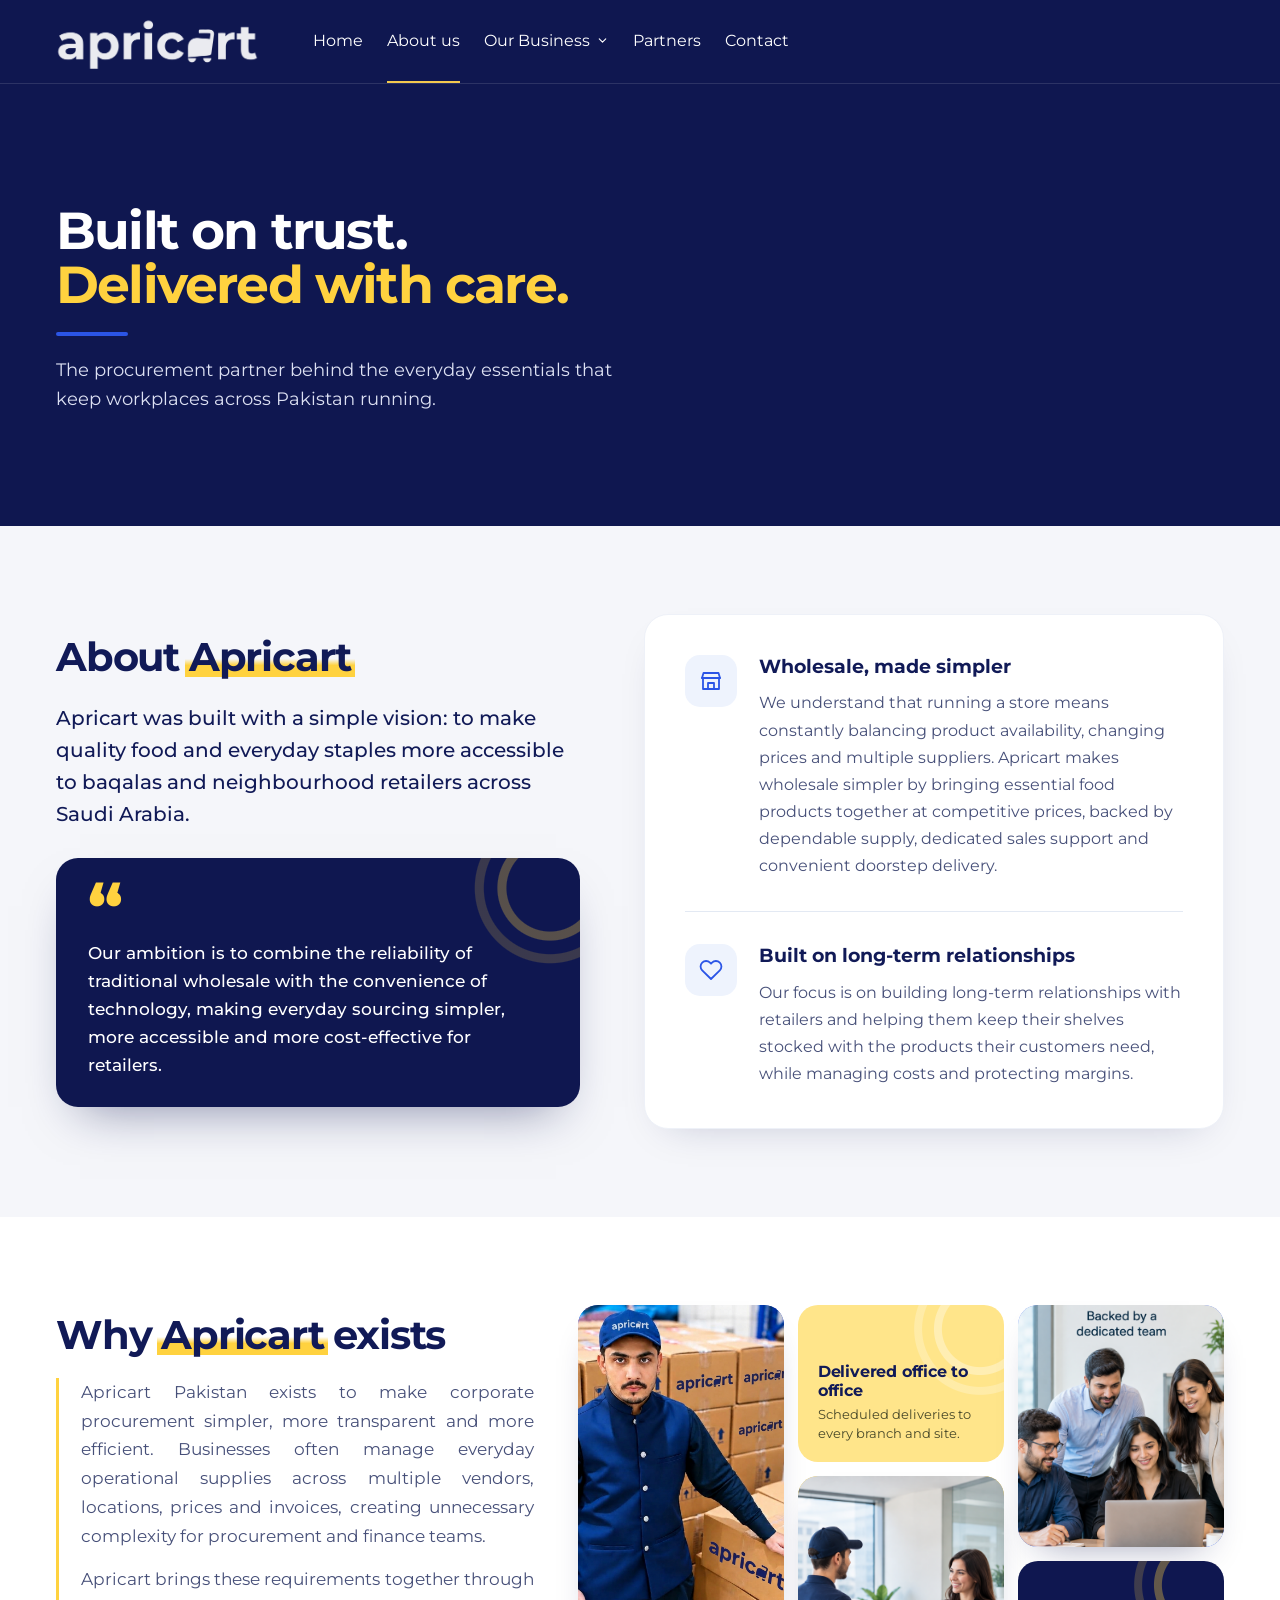
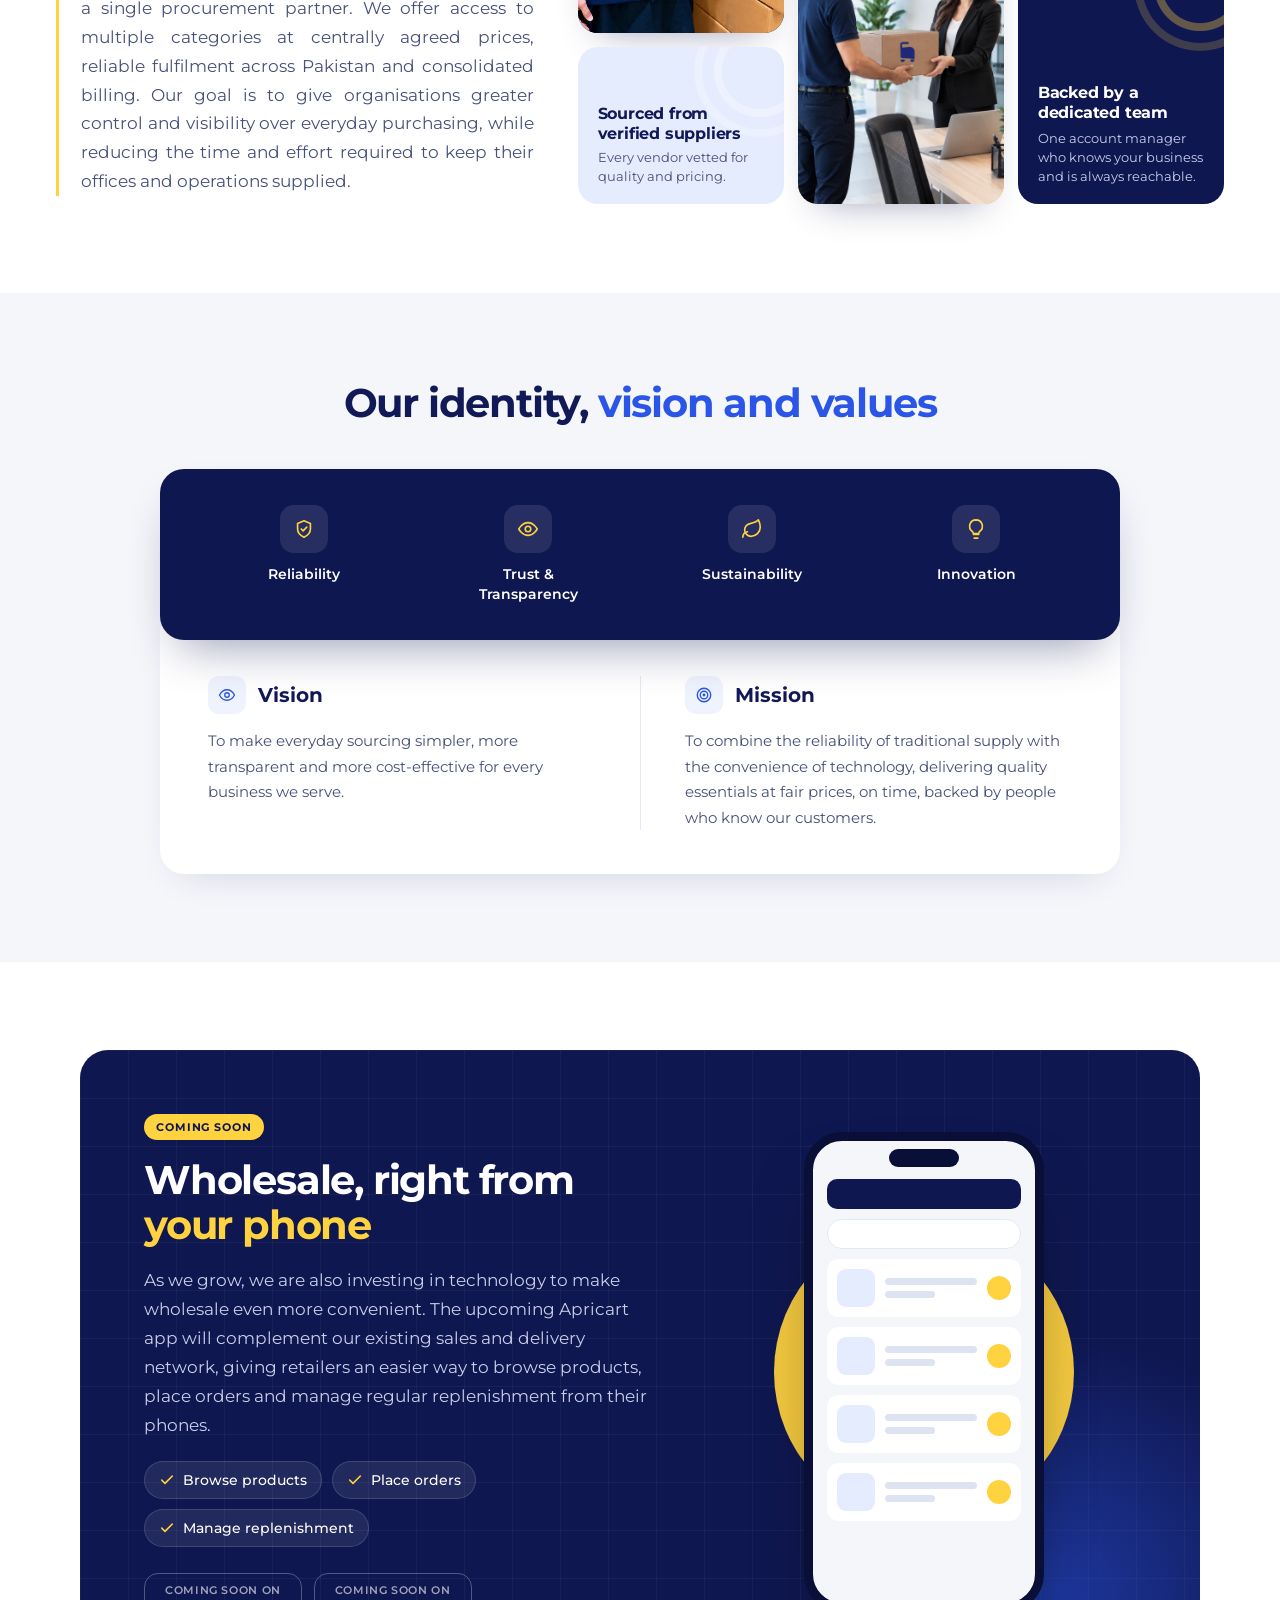
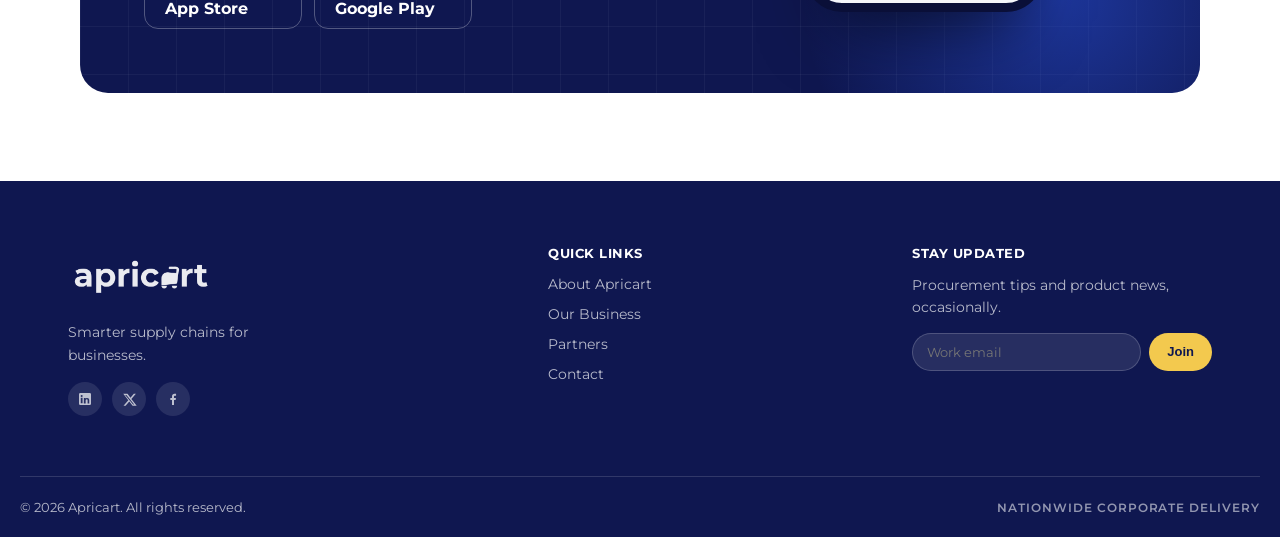
==== commit eecfe664: "." ====
--- a/aboutus.html
+++ b/aboutus.html
@@ -3,12 +3,12 @@
 <head>
 <meta charset="utf-8">
 <meta name="viewport" content="width=device-width, initial-scale=1">
-<title>About Apricart — Pakistan | Our Story</title>
+<title>About Us| Apricart </title>
 <link rel="preconnect" href="https://fonts.googleapis.com">
 <link rel="preconnect" href="https://fonts.gstatic.com" crossorigin>
 <link href="https://fonts.googleapis.com/css2?family=Montserrat:wght@400;500;600;700;800&display=swap" rel="stylesheet">
 <style>
-  /* ---------- THEME (same as the Pakistan index page) ---------- */
+  /*  THEME */
   :root {
     --navy: #0F1750;
     --navy-2: #1F2E63;
@@ -35,7 +35,7 @@
   .site-header a, .site-footer a { color: inherit; }
   .container { max-width: 1240px; margin: 0 auto; padding: 0 48px; }
 
-  /* ---------- HEADER ---------- */
+  /*  HEADER  */
   header.site-header { width: 100%; height: 84px; background: var(--navy); border-bottom: 1px solid rgba(255,255,255,0.12); display: flex; align-items: center; justify-content: flex-start; gap: 48px; padding: 0 48px; position: sticky; top: 0; z-index: 50; }
   .logo-img { height: 90px; width: auto; display: block; }
 
@@ -89,7 +89,7 @@
   .hero-rule { width: 72px; height: 4px; border-radius: 2px; background: var(--blue); }
   .about-hero .lead { max-width: 560px; font-size: 18px; line-height: 1.6; color: #DDE1F3; }
 
-  /* ---------- ABOUT APRICART ---------- */
+  /*  ABOUT APRICART  */
  
   .about-intro { background: #F5F6FA; display: grid; grid-template-columns: minmax(0, 0.95fr) minmax(0, 1.05fr); gap: 64px; align-items: center; }
   .about-left { display: flex; flex-direction: column; gap: 22px; }
@@ -140,7 +140,7 @@
   .phone-ui .lines span:last-child { width: 55%; }
   .phone-ui .add { width: 24px; height: 24px; border-radius: 50%; background: var(--yellow); flex-shrink: 0; }
 
-  /* ---------- WHY APRICART EXISTS ---------- */
+  /*  WHY APRICART EXISTS  */
   .story { background: #FFFFFF; display: grid; grid-template-columns: minmax(0, 0.85fr) minmax(0, 1.15fr); gap: 64px; align-items: center; }
   .story-copy { display: flex; flex-direction: column; gap: 20px; }
   .story-quote { text-align: justify; position: relative; padding-left: 22px; border-left: 3px solid var(--yellow); font-size: 17px; line-height: 1.7; color: var(--text); }
@@ -174,7 +174,7 @@
   .box-navy p { color: #C9CEEA; }
   .box-navy::after { background: radial-gradient(circle, transparent 38%, rgba(255,210,63,0.35) 39%, rgba(255,210,63,0.35) 46%, transparent 47%, transparent 58%, rgba(255,210,63,0.2) 59%, rgba(255,210,63,0.2) 66%, transparent 67%); }
 
-  /* ---------- IDENTITY / VISION ---------- */
+  /*  IDENTITY / VISION  */
   .identity { background: #F5F6FA; }
   .identity-head { display: flex; flex-direction: column; align-items: center; gap: 14px; text-align: center; margin-bottom: 44px; }
   .identity-stack { max-width: 960px; margin: 0 auto; }
@@ -190,7 +190,7 @@
   .identity-col p { font-size: 15px; line-height: 1.7; color: var(--text); }
   .identity-divider { background: var(--line); }
 
-  /* ---------- FOOTER ---------- */
+  /*  FOOTER  */
   footer.site-footer { background: var(--navy); padding: 64px 0 0 0; color: rgba(255,255,255,0.7); }
   .footer-grid { display: grid; grid-template-columns: repeat(3, auto); justify-content: space-between; gap: 48px; padding-bottom: 48px; }
   .footer-col:last-child { width: 300px; }
@@ -209,7 +209,7 @@
   .nl-row input { flex: 1; min-width: 0; background: rgba(255,255,255,0.1); border: 1px solid rgba(255,255,255,0.18); border-radius: 999px; padding: 10px 14px; font-size: 13px; color: var(--white); font-family: 'Montserrat'; }
   .nl-row button { background: var(--gold); color: var(--navy); border: none; border-radius: 999px; padding: 0 18px; font-size: 13px; font-weight: 700; cursor: pointer; }
 
-  /* ---------- RESPONSIVE ---------- */
+  /*  RESPONSIVE  */
   @media (max-width: 1280px) {
     .section, .about-hero { padding-left: 56px; padding-right: 56px; }
     nav.main-nav { gap: 24px; }
@@ -289,7 +289,7 @@
 </head>
 <body>
 
-<!-- ================= HEADER ================= -->
+<!--  HEADER  -->
 <header class="site-header">
   <a href="index.html">
     <img src="/images/logo_white.png" alt="Apricart" class="logo-img">
@@ -333,7 +333,7 @@
     </div>
   </section>
 
-  <!-- ================= ABOUT APRICART ================= -->
+  <!--  ABOUT APRICART  -->
   <section class="section about-intro" id="about">
     <div class="about-left">
       <h2 class="section-title">About <span class="hl">Apricart</span></h2>
@@ -368,7 +368,7 @@
     </div>
   </section>
 
-  <!-- ================= WHY APRICART EXISTS ================= -->
+  <!--  WHY APRICART EXISTS  -->
   <section class="section story" id="our-story">
     <div class="story-copy">
       <h2 class="section-title">Why <span class="hl">Apricart</span> exists</h2>
@@ -380,7 +380,7 @@
 
     <div class="story-bento">
       <figure class="story-photo bento-1">
-        <img src="/images/suppliers.png" alt="Shelves of office supplies being picked in the Apricart warehouse" loading="lazy" onerror="this.remove()">
+        <img src="/images/suppliers.jpg" alt="Shelves of office supplies being picked in the Apricart warehouse" loading="lazy" onerror="this.remove()">
       </figure>
 
       <div class="story-box box-blue bento-2">
@@ -414,7 +414,7 @@
     </div>
   </section>
 
-  <!-- ================= VISION & VALUES ================= -->
+  <!--  VISION & VALUES  -->
   <section class="section identity" id="vision-mission">
     <div class="identity-head">
       <h2 class="section-title">Our identity, <span class="accent">vision and values</span></h2>
@@ -454,7 +454,6 @@
     </div>
   </section>
 
-  <!-- ================= APRICART APP (coming soon) ================= -->
   <section class="section app-section" id="app">
     <div class="app-card">
       <div class="app-copy">
@@ -476,7 +475,6 @@
 
       <div class="app-visual">
         <div class="phone">
-          <!-- replace with your app screenshot; placeholder UI shows if the image is missing -->
           <img src="/images/app-screen.png" alt="Apricart app preview" loading="lazy" onerror="this.remove()">
           <div class="phone-ui" aria-hidden="true">
             <div class="bar"></div>
@@ -493,7 +491,7 @@
 
 </main>
 
-<!-- ================= FOOTER ================= -->
+<!--  FOOTER  -->
 <footer class="site-footer">
   <div class="container footer-grid">
     <div class="footer-col">
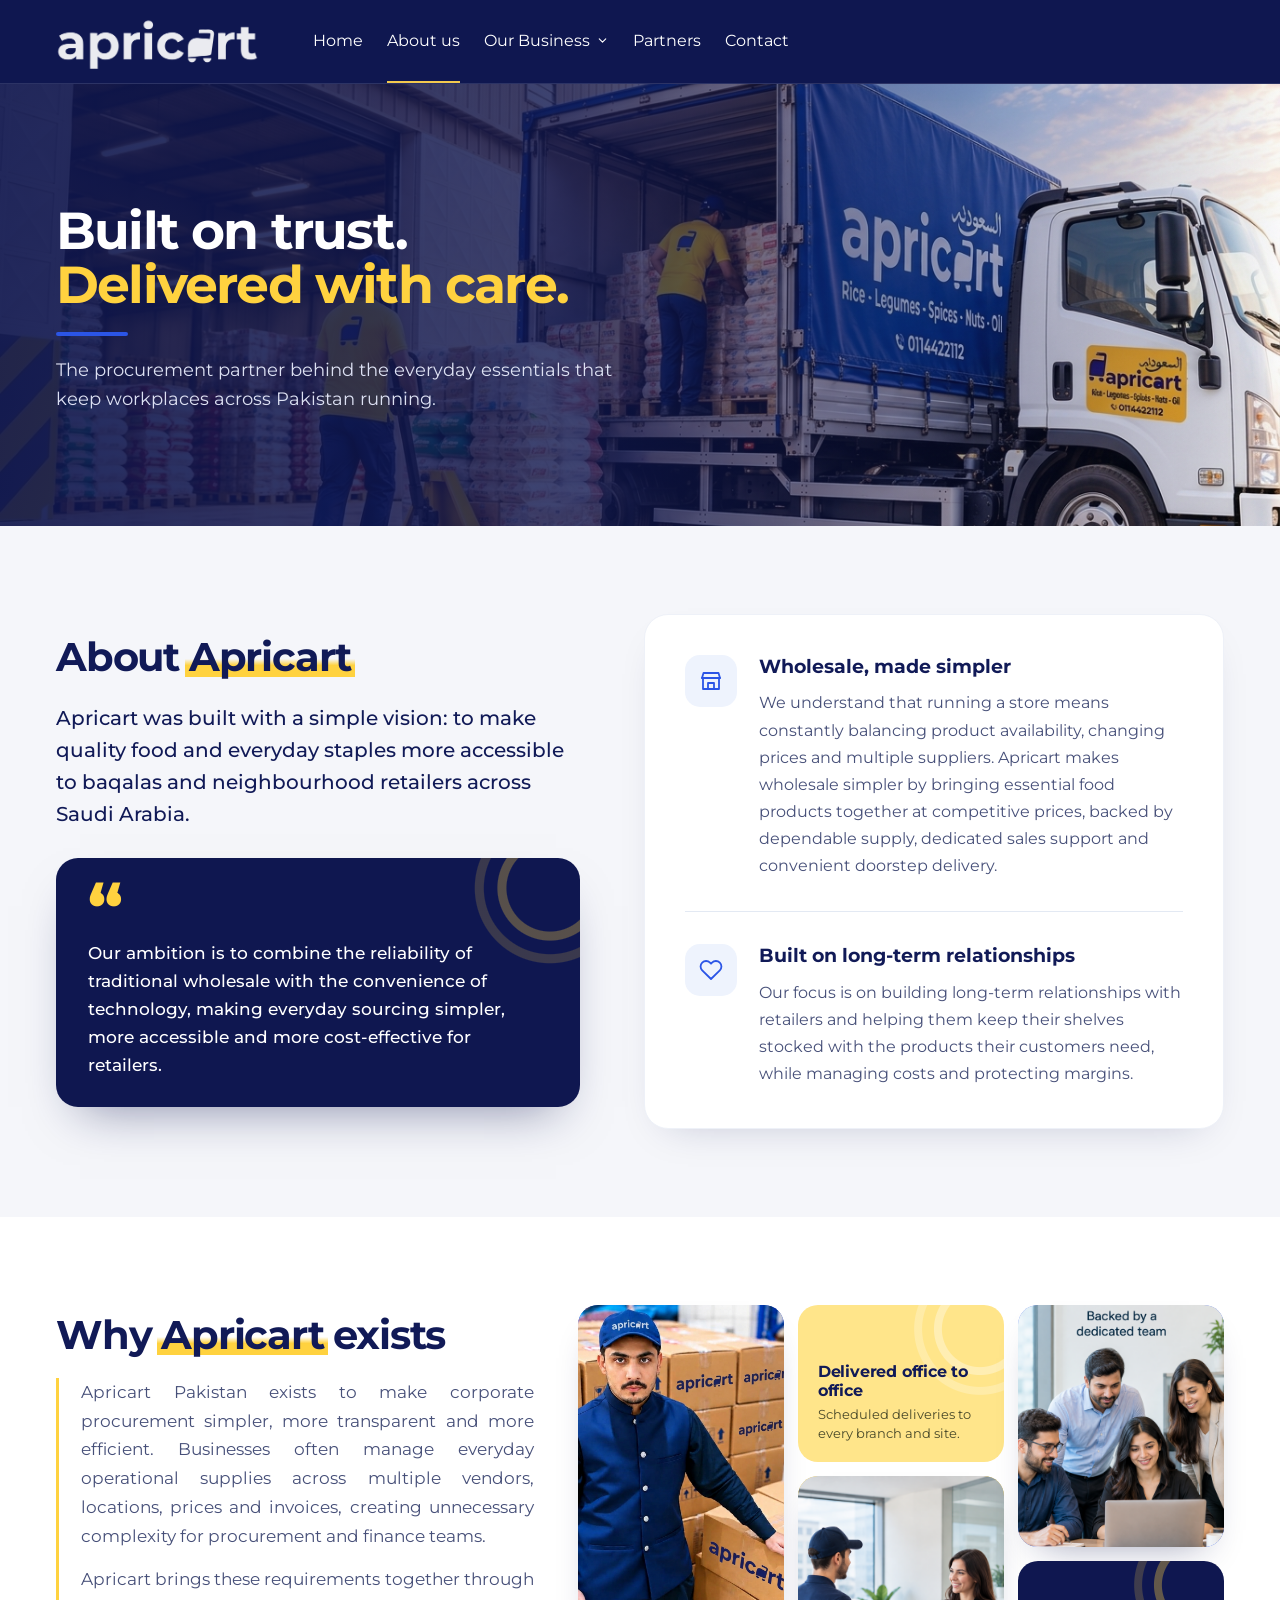
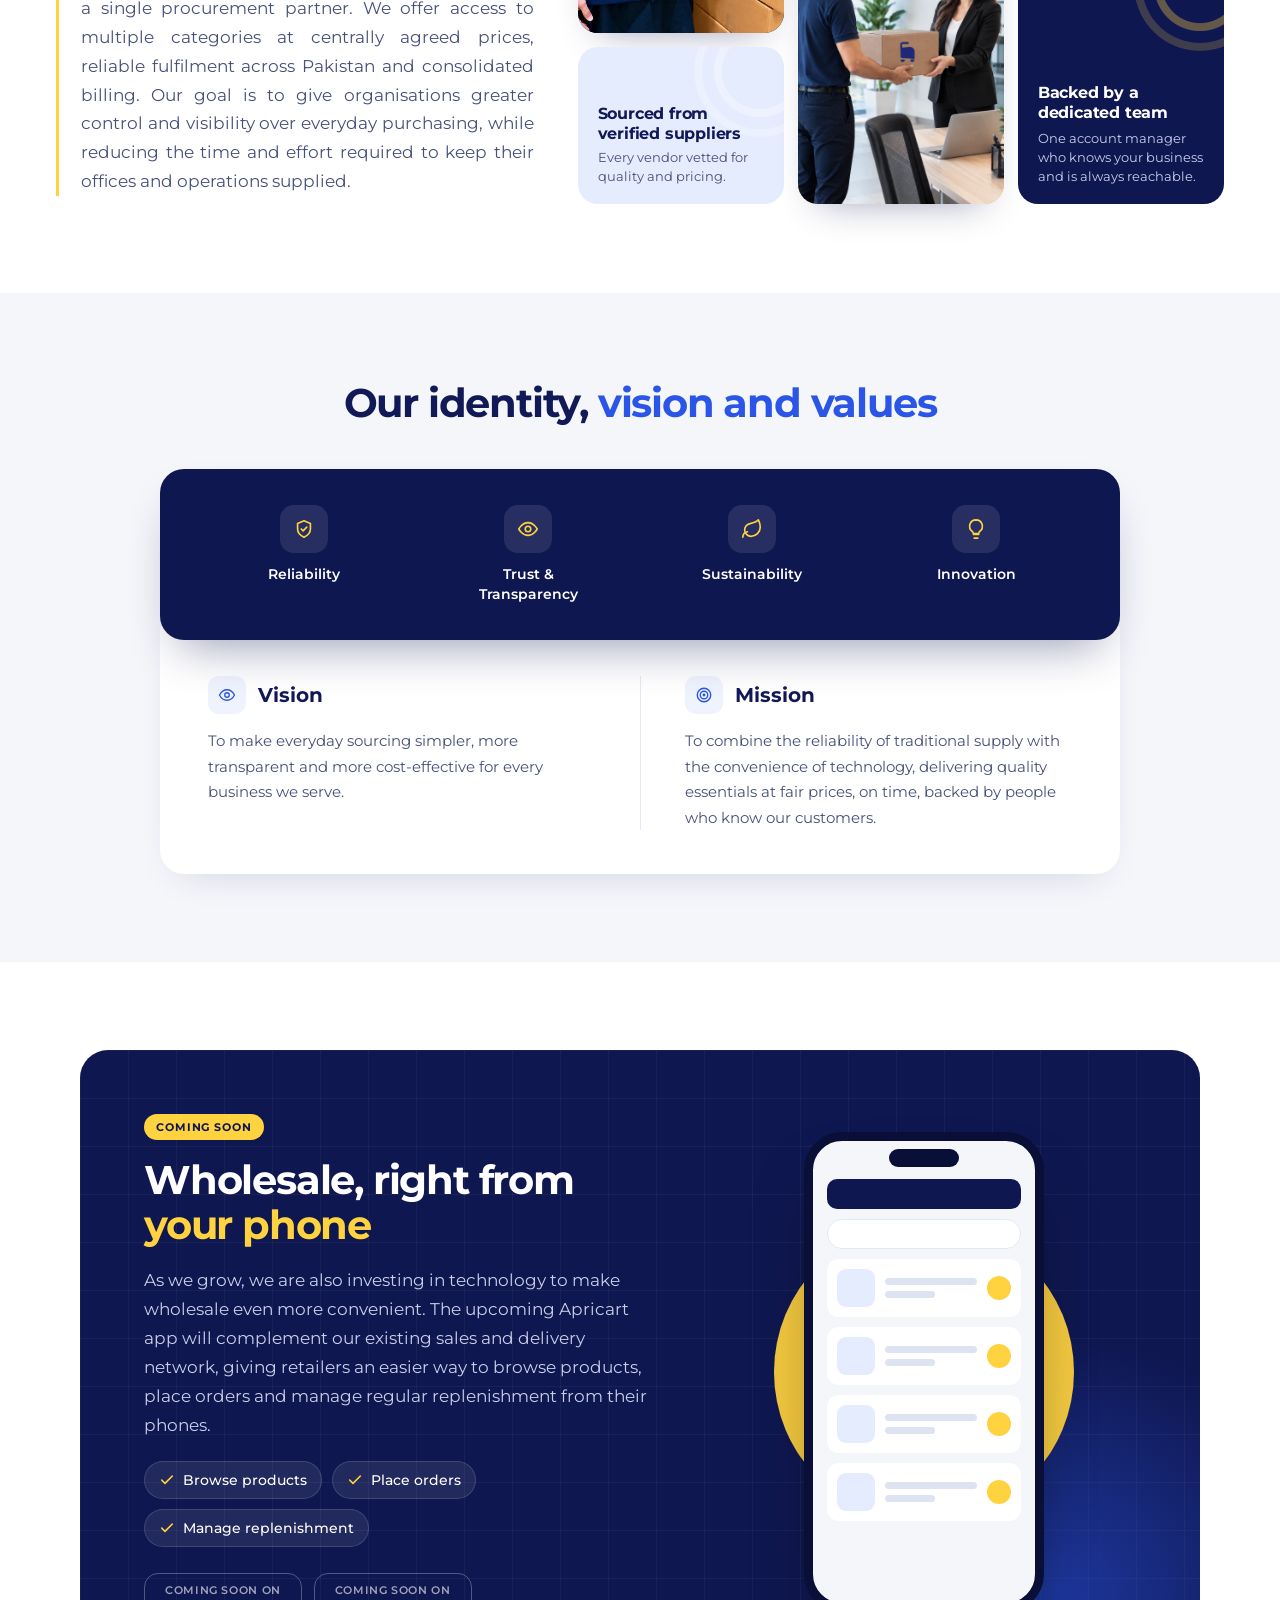
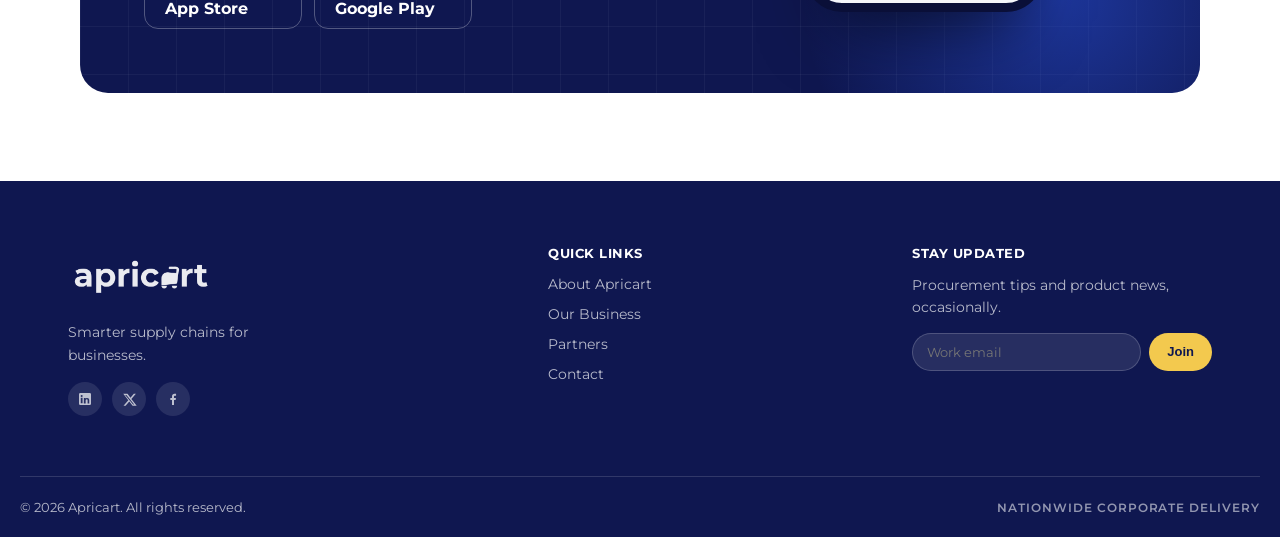
==== commit 885c5e50: "." ====
--- a/aboutus.html
+++ b/aboutus.html
@@ -72,7 +72,7 @@
 
 
   .about-hero {
-    --hero-img: url('/images/about_us_hero.g');
+    --hero-img: url('/images/about_us_hero.jpg');
     position: relative; overflow: hidden;
     background-color: var(--navy);
     background-image: var(--hero-img);
